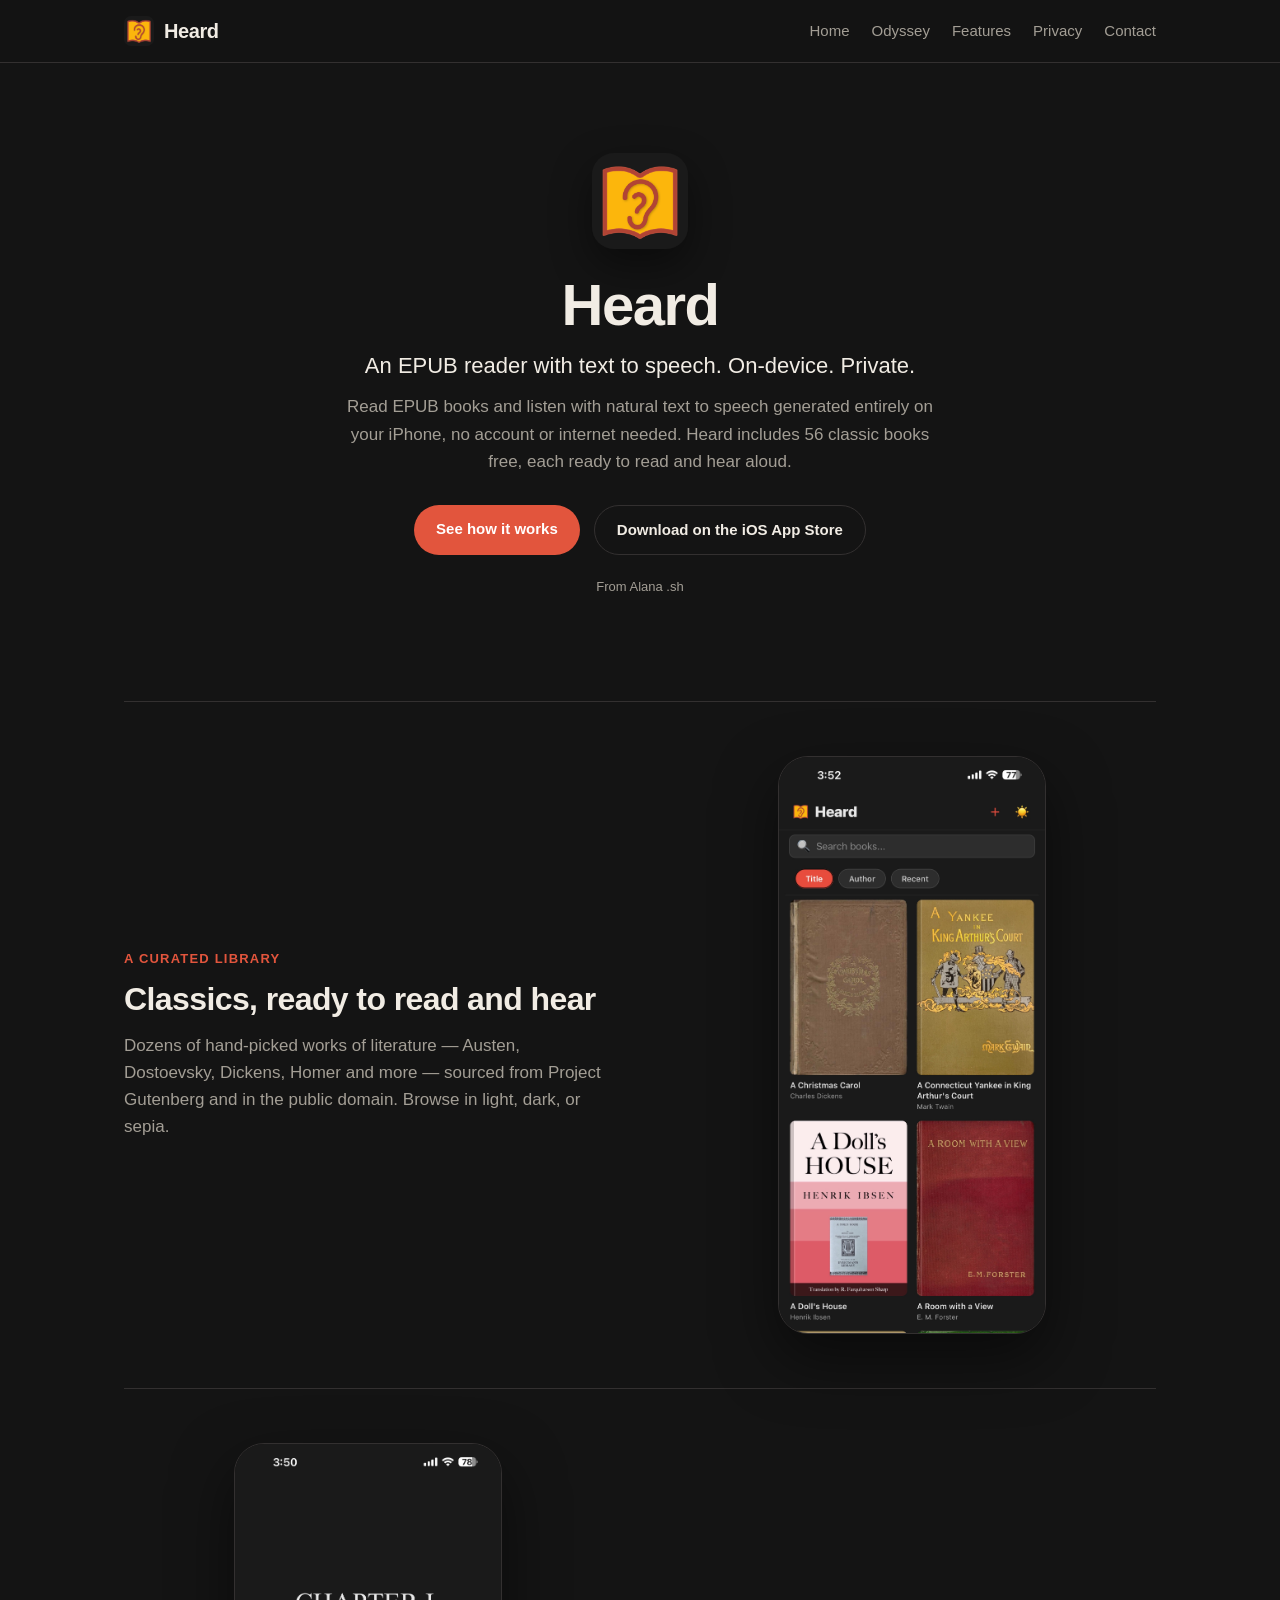
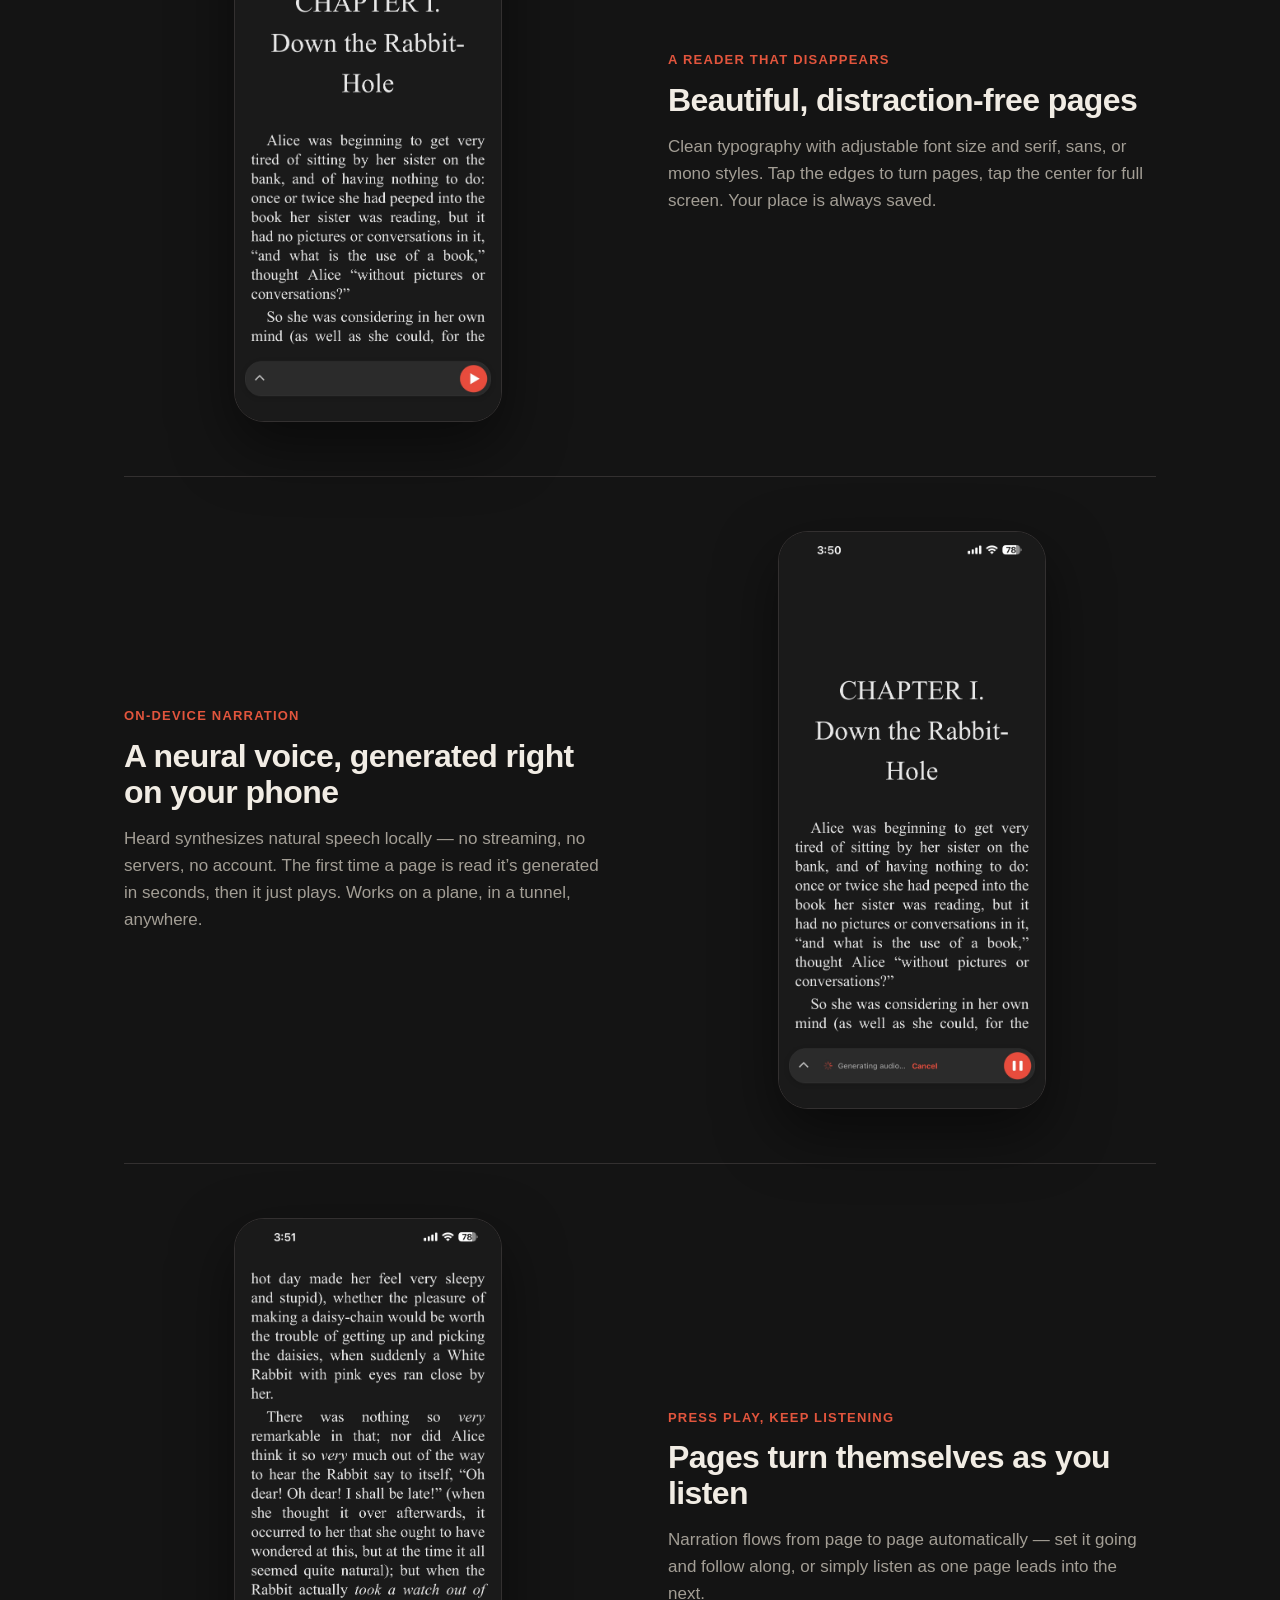
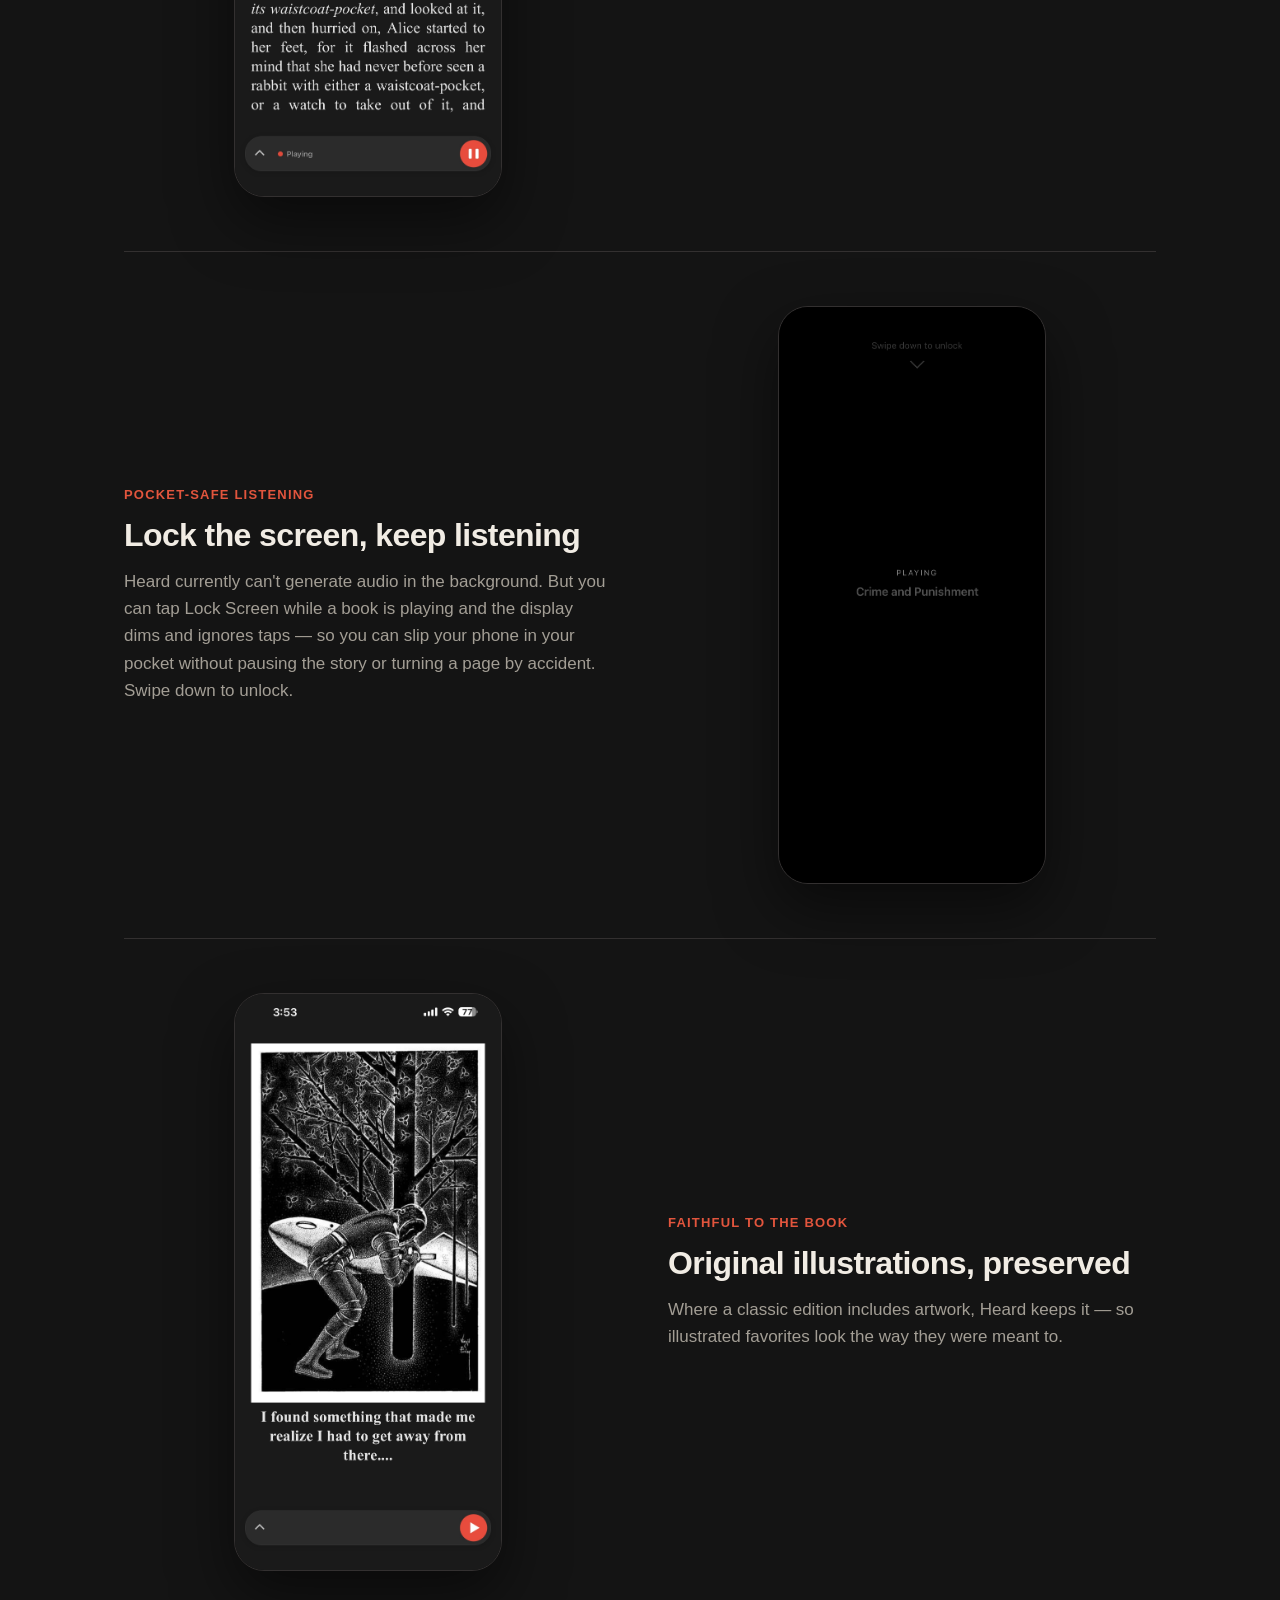
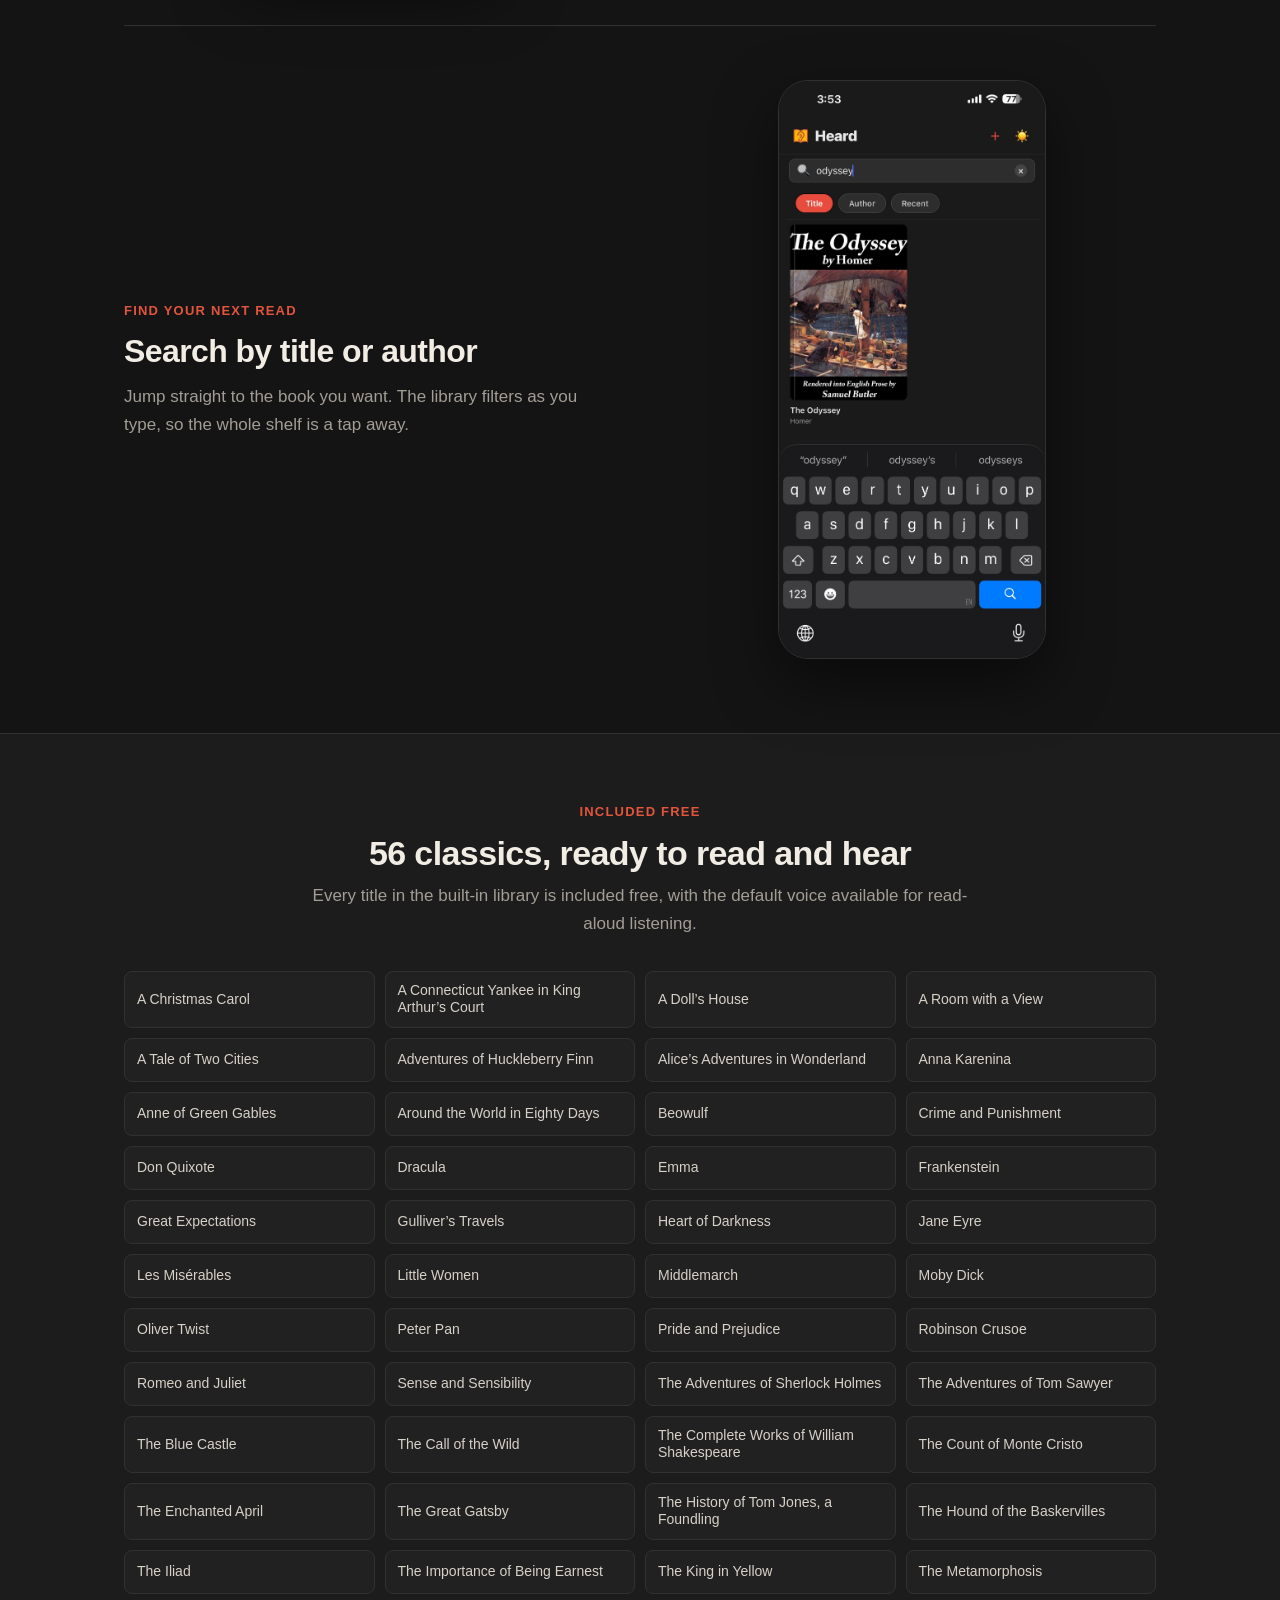
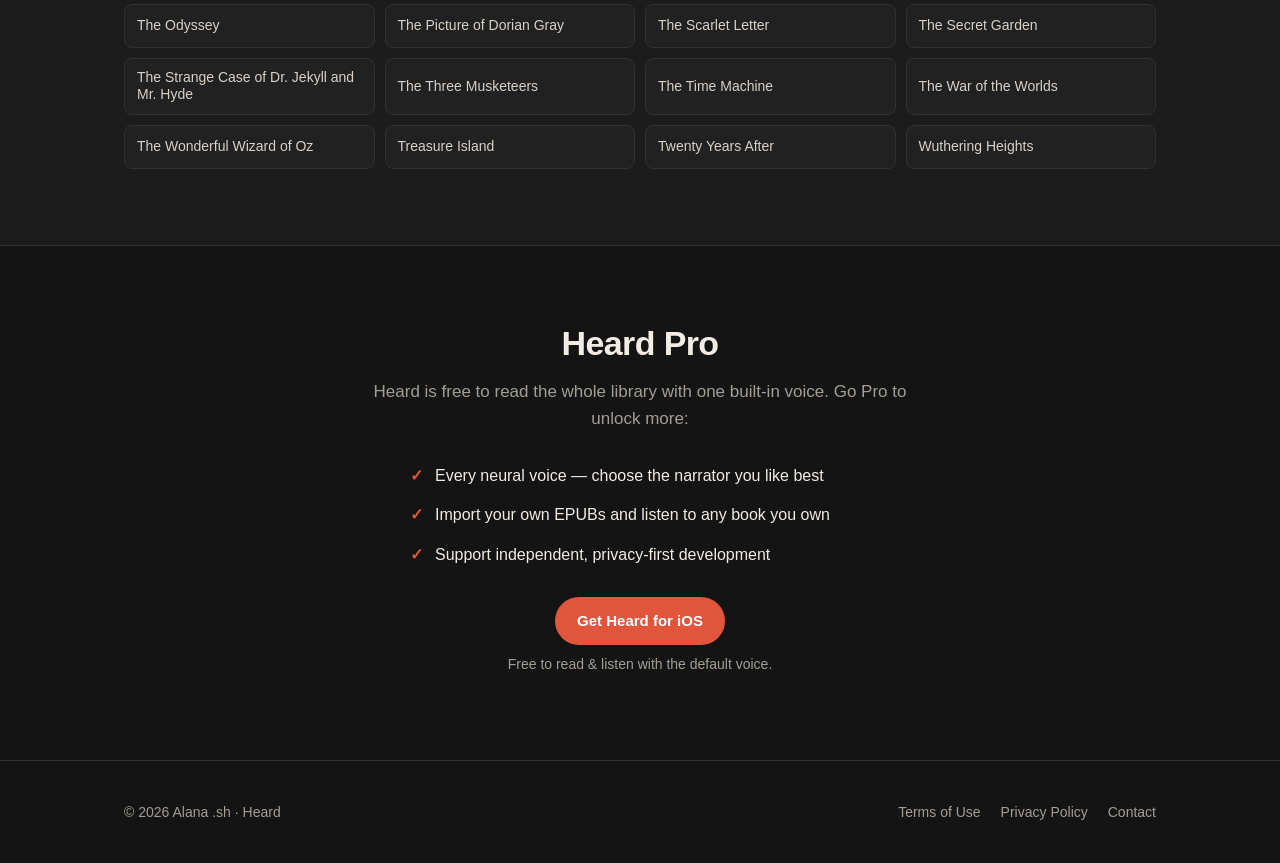
==== contact/index.html @ c7bd6b5c "github routes" ====
<!doctype html><html lang="en"><head><meta charset="utf-8"/><meta name="viewport" content="width=device-width,initial-scale=1"/><meta name="theme-color" content="#1a1a1a"/><meta name="description" content="Heard for iOS is an EPUB reader with text to speech, on-device neural narration, and a free library of public-domain classics."/><link rel="icon" href="/images/heard-icon.png"/><link rel="apple-touch-icon" href="/images/heard-icon.png"/><meta property="og:title" content="Heard"/><meta property="og:description" content="An EPUB reader with text to speech for iOS. Listen to classics and your own books with private, on-device narration."/><meta property="og:image" content="/images/heard-icon.png"/><title>Heard for iOS: EPUB reader with Text to Speech</title><script defer="defer" src="/static/js/main.05a993a2.js"></script><link href="/static/css/main.34ddd29a.css" rel="stylesheet"></head><body><noscript>You need to enable JavaScript to run this app.</noscript><div id="root"></div></body></html>
---- static/css/main.34ddd29a.css ----
:root{--bg:#141414;--bg-2:#1c1c1c;--surface:#242424;--text:#f1ece4;--muted:#a39e95;--border:#333030;--accent:#e2553d;--accent-soft:#e2553d24;--maxw:1080px;--serif:Georgia,"Times New Roman",serif;--sans:-apple-system,BlinkMacSystemFont,"Segoe UI",Roboto,Helvetica,Arial,sans-serif}*{box-sizing:border-box}body,html{-webkit-font-smoothing:antialiased;background:#141414;background:var(--bg);color:#f1ece4;color:var(--text);font-family:-apple-system,BlinkMacSystemFont,Segoe UI,Roboto,Helvetica,Arial,sans-serif;font-family:var(--sans);line-height:1.6;margin:0;padding:0}a{color:#e2553d;color:var(--accent);text-decoration:none}a:hover{text-decoration:underline}img{display:block;max-width:100%}.container{margin:0 auto;max-width:1080px;max-width:var(--maxw);padding:0 24px}.nav{-webkit-backdrop-filter:saturate(140%) blur(12px);backdrop-filter:saturate(140%) blur(12px);background:#141414d1;border-bottom:1px solid #333030;border-bottom:1px solid var(--border);position:-webkit-sticky;position:sticky;top:0;z-index:10}.nav-inner{height:62px;justify-content:space-between}.brand,.nav-inner{align-items:center;display:flex}.brand{color:#f1ece4;color:var(--text);font-size:20px;font-weight:800;gap:10px;letter-spacing:-.4px}.brand img{border-radius:7px;height:30px;width:30px}.nav-links{align-items:center;display:flex;gap:22px}.nav-links a{color:#a39e95;color:var(--muted);font-size:15px}.nav-links a:hover{color:#f1ece4;color:var(--text);text-decoration:none}.btn{background:#e2553d;background:var(--accent);border:none;border-radius:999px;color:#fff;cursor:pointer;display:inline-block;font-size:15px;font-weight:700;padding:12px 22px}.btn:hover{opacity:.92;text-decoration:none}.btn-ghost{background:#0000;border:1px solid #333030;border:1px solid var(--border);color:#f1ece4;color:var(--text)}.hero{padding:90px 0 60px;text-align:center}.hero-icon{border-radius:22px;box-shadow:0 16px 40px #00000073;height:96px;margin:0 auto 26px;width:96px}.hero h1{font-size:58px;font-weight:850;letter-spacing:-1.5px;line-height:1.02;margin:0 0 14px}.hero .tag{color:#f1ece4;color:var(--text);font-size:22px;margin:0 auto 10px;max-width:620px}.hero .sub{color:#a39e95;color:var(--muted);font-size:17px;margin:0 auto 30px;max-width:600px}.hero-cta{display:flex;flex-wrap:wrap;gap:14px;justify-content:center}.hero .byline{color:#a39e95;color:var(--muted);font-size:13px;margin-top:22px}.features{padding:30px 0 20px}.row{grid-gap:56px;align-items:center;border-top:1px solid #333030;border-top:1px solid var(--border);display:grid;gap:56px;grid-template-columns:1fr 1fr;padding:54px 0}.row.reverse .row-text{order:2}.row.reverse .row-media{order:1}.row-text h2{font-size:32px;letter-spacing:-.6px;line-height:1.12;margin:0 0 14px}.row-text p{color:#a39e95;color:var(--muted);font-size:17px;margin:0}.eyebrow{color:#e2553d;color:var(--accent);font-size:13px;font-weight:700;letter-spacing:1.2px;margin-bottom:12px;text-transform:uppercase}.row-media{display:flex;justify-content:center}.phone{background:#000;border:1px solid #333030;border:1px solid var(--border);border-radius:30px;box-shadow:0 24px 60px #00000080;max-width:78vw;width:268px}.library{background:#1c1c1c;background:var(--bg-2);border-top:1px solid #333030;border-top:1px solid var(--border);padding:68px 0 76px}.library-heading{margin:0 auto 34px;max-width:680px;text-align:center}.library-heading h2{font-size:34px;letter-spacing:-.6px;line-height:1.12;margin:0 0 10px}.library-heading p{color:#a39e95;color:var(--muted);font-size:17px;margin:0}.book-grid{grid-gap:10px;display:grid;gap:10px;grid-template-columns:repeat(4,1fr);list-style:none;margin:0;padding:0}.book-grid li{align-items:center;background:hsla(0,0%,100%,.025);border:1px solid #333030;border:1px solid var(--border);border-radius:8px;color:#d7d1c8;display:flex;font-size:14px;line-height:1.25;min-height:44px;padding:10px 12px}.pro{border-top:1px solid #333030;border-top:1px solid var(--border);margin:0;padding:70px 0;text-align:center}.pro h2{font-size:34px;letter-spacing:-.6px;margin:0 0 8px}.pro .sub{color:#a39e95;color:var(--muted);font-size:17px;margin:0 auto 30px;max-width:560px}.pro-list{grid-gap:14px;display:grid;gap:14px;list-style:none;margin:0 auto 30px;max-width:460px;padding:0;text-align:left}.pro-list li{align-items:flex-start;display:flex;font-size:16px;gap:12px}.pro-list .check{color:#e2553d;color:var(--accent);font-weight:800}.free-note{color:#a39e95;color:var(--muted);font-size:14px;margin-top:8px}.odyssey-hero{overflow:hidden;padding:76px 0 46px}.odyssey-hero-inner{grid-gap:48px;align-items:center;display:grid;gap:48px;grid-template-columns:minmax(0,.9fr) minmax(360px,1.1fr)}.odyssey-copy h1{font-size:56px;font-weight:850;letter-spacing:-1.4px;line-height:1.02;margin:0 0 16px}.odyssey-copy .tag{color:#f1ece4;color:var(--text);font-size:22px;line-height:1.36;margin:0 0 12px;max-width:560px}.odyssey-copy .sub{color:#a39e95;color:var(--muted);font-size:17px;margin:0 0 28px;max-width:580px}.odyssey-cta{justify-content:flex-start}.odyssey-hero-media{align-items:center;display:flex;justify-content:center;min-height:560px;position:relative}.odyssey-phone-main{transform:rotate(-2deg) translateX(-44px);width:300px}.odyssey-phone-side{position:absolute;right:8px;top:46px;transform:rotate(5deg);width:268px}.odyssey-band{background:#1c1c1c;background:var(--bg-2);border-bottom:1px solid #333030;border-bottom:1px solid var(--border);border-top:1px solid #333030;border-top:1px solid var(--border)}.odyssey-points{grid-gap:32px;display:grid;gap:32px;grid-template-columns:repeat(3,1fr);padding:34px 0}.odyssey-points h2{font-size:19px;letter-spacing:-.2px;line-height:1.2;margin:0 0 8px}.odyssey-points p{color:#a39e95;color:var(--muted);font-size:15px;margin:0}.odyssey-gallery{padding:68px 0 76px;text-align:center}.odyssey-section-heading h2{font-size:34px;letter-spacing:-.6px;line-height:1.12;margin:0 0 34px}.odyssey-shots{grid-gap:22px;align-items:start;display:grid;gap:22px;grid-template-columns:repeat(4,1fr);margin-bottom:34px}.odyssey-shots .phone{border-radius:26px;margin:0 auto;max-width:240px;width:100%}.odyssey-bottom-cta{display:flex;justify-content:center}.page{padding:56px 0 80px}.page .container{max-width:760px}.page h1{font-size:38px;letter-spacing:-.8px;margin:0 0 6px}.page .updated{color:#a39e95;color:var(--muted);font-size:14px;margin-bottom:30px}.page h2{font-size:22px;margin:34px 0 10px}.page li,.page p{color:#d7d1c8;font-size:16px}.page ul{padding-left:22px}.page a{text-decoration:underline}.contact-form{display:flex;flex-direction:column;gap:6px;margin-top:24px;max-width:480px}.contact-form label{color:#a39e95;color:var(--muted);font-size:13px;font-weight:700;letter-spacing:.4px;margin-top:14px;text-transform:uppercase}.contact-form input,.contact-form textarea{background:#242424;background:var(--surface);border:1px solid #333030;border:1px solid var(--border);border-radius:10px;color:#f1ece4;color:var(--text);font-family:-apple-system,BlinkMacSystemFont,Segoe UI,Roboto,Helvetica,Arial,sans-serif;font-family:var(--sans);font-size:15px;padding:11px 14px;resize:vertical}.contact-form input:focus,.contact-form textarea:focus{border-color:#e2553d;border-color:var(--accent);outline:none}.contact-form button{align-self:flex-start;margin-top:20px}.contact-form button:disabled{cursor:default;opacity:.6}.form-note{color:#a39e95;color:var(--muted);font-size:14px;margin-top:26px}.form-note-error{color:#e2553d;color:var(--accent)}.hp-field{height:1px;left:-9999px;opacity:0;overflow:hidden;position:absolute;width:1px}.footer{border-top:1px solid #333030;border-top:1px solid var(--border);color:#a39e95;color:var(--muted);font-size:14px;padding:40px 0}.footer-inner{align-items:center;display:flex;flex-wrap:wrap;gap:18px;justify-content:space-between}.footer-links{display:flex;flex-wrap:wrap;gap:20px}.footer-links a{color:#a39e95;color:var(--muted)}.footer-links a:hover{color:#f1ece4;color:var(--text)}@media (max-width:760px){.hero h1{font-size:42px}.hero .tag{font-size:19px}.odyssey-hero{padding:54px 0 26px;text-align:center}.odyssey-hero-inner{gap:26px;grid-template-columns:1fr}.odyssey-copy h1{font-size:40px}.odyssey-copy .tag{font-size:19px}.odyssey-cta{justify-content:center}.odyssey-hero-media{min-height:430px}.odyssey-phone-main{transform:rotate(-2deg) translateX(-38px);width:236px}.odyssey-phone-side{right:10px;top:36px;width:210px}.odyssey-points{gap:22px;grid-template-columns:1fr;text-align:center}.odyssey-shots{gap:16px;grid-template-columns:repeat(2,1fr)}.library{padding:54px 0 60px}.library-heading h2{font-size:30px}.book-grid{gap:8px;grid-template-columns:repeat(2,1fr)}.book-grid li{font-size:13px;min-height:42px;padding:9px 10px}.row{gap:30px;grid-template-columns:1fr;padding:44px 0;text-align:center}.row.reverse .row-text{order:2}.row.reverse .row-media{order:1}.row-text{order:2}.row-media{order:1}.pro-list{text-align:left}.nav-links{gap:16px}}@media (max-width:520px){.nav-inner{gap:16px}.brand{flex:0 0 auto}.nav-links{gap:14px;overflow-x:auto;scrollbar-width:none}.nav-links::-webkit-scrollbar{display:none}.nav-links a{flex:0 0 auto;font-size:14px}.book-grid{grid-template-columns:1fr}}
/*# sourceMappingURL=main.34ddd29a.css.map*/
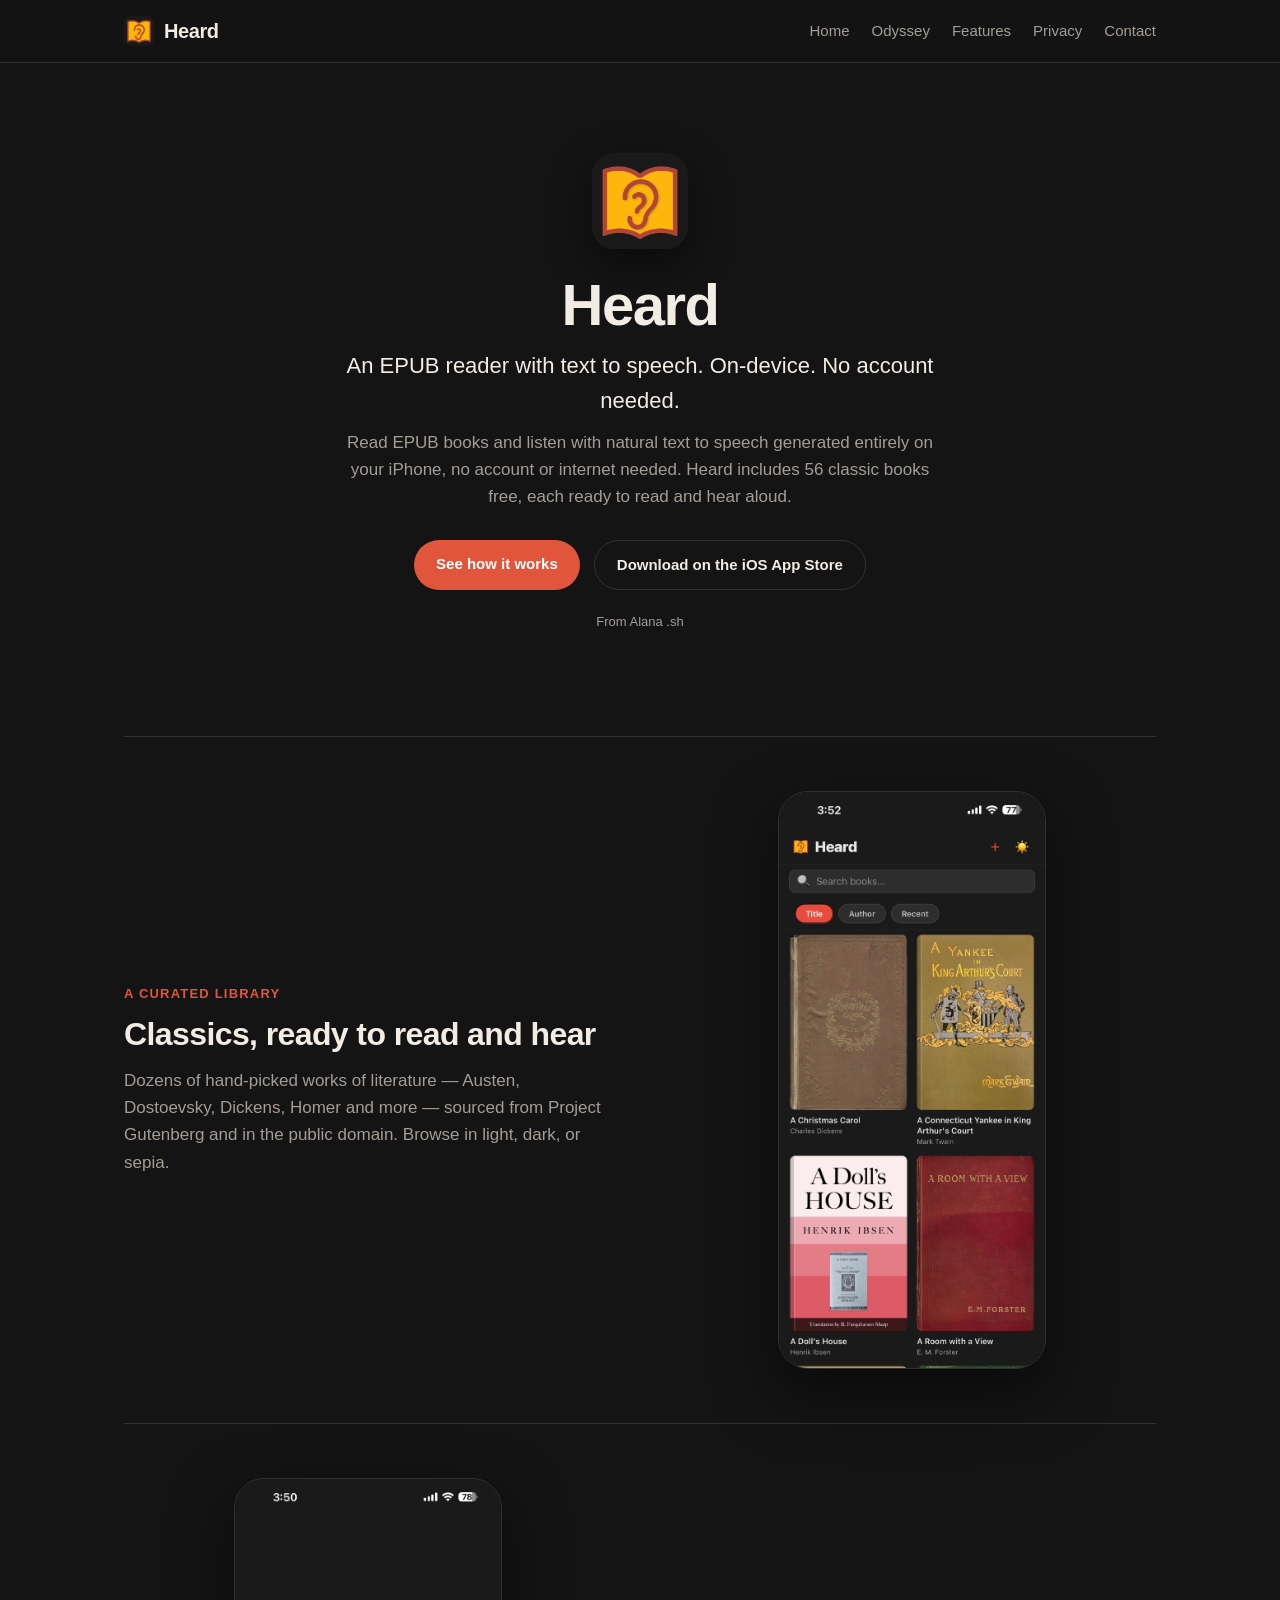
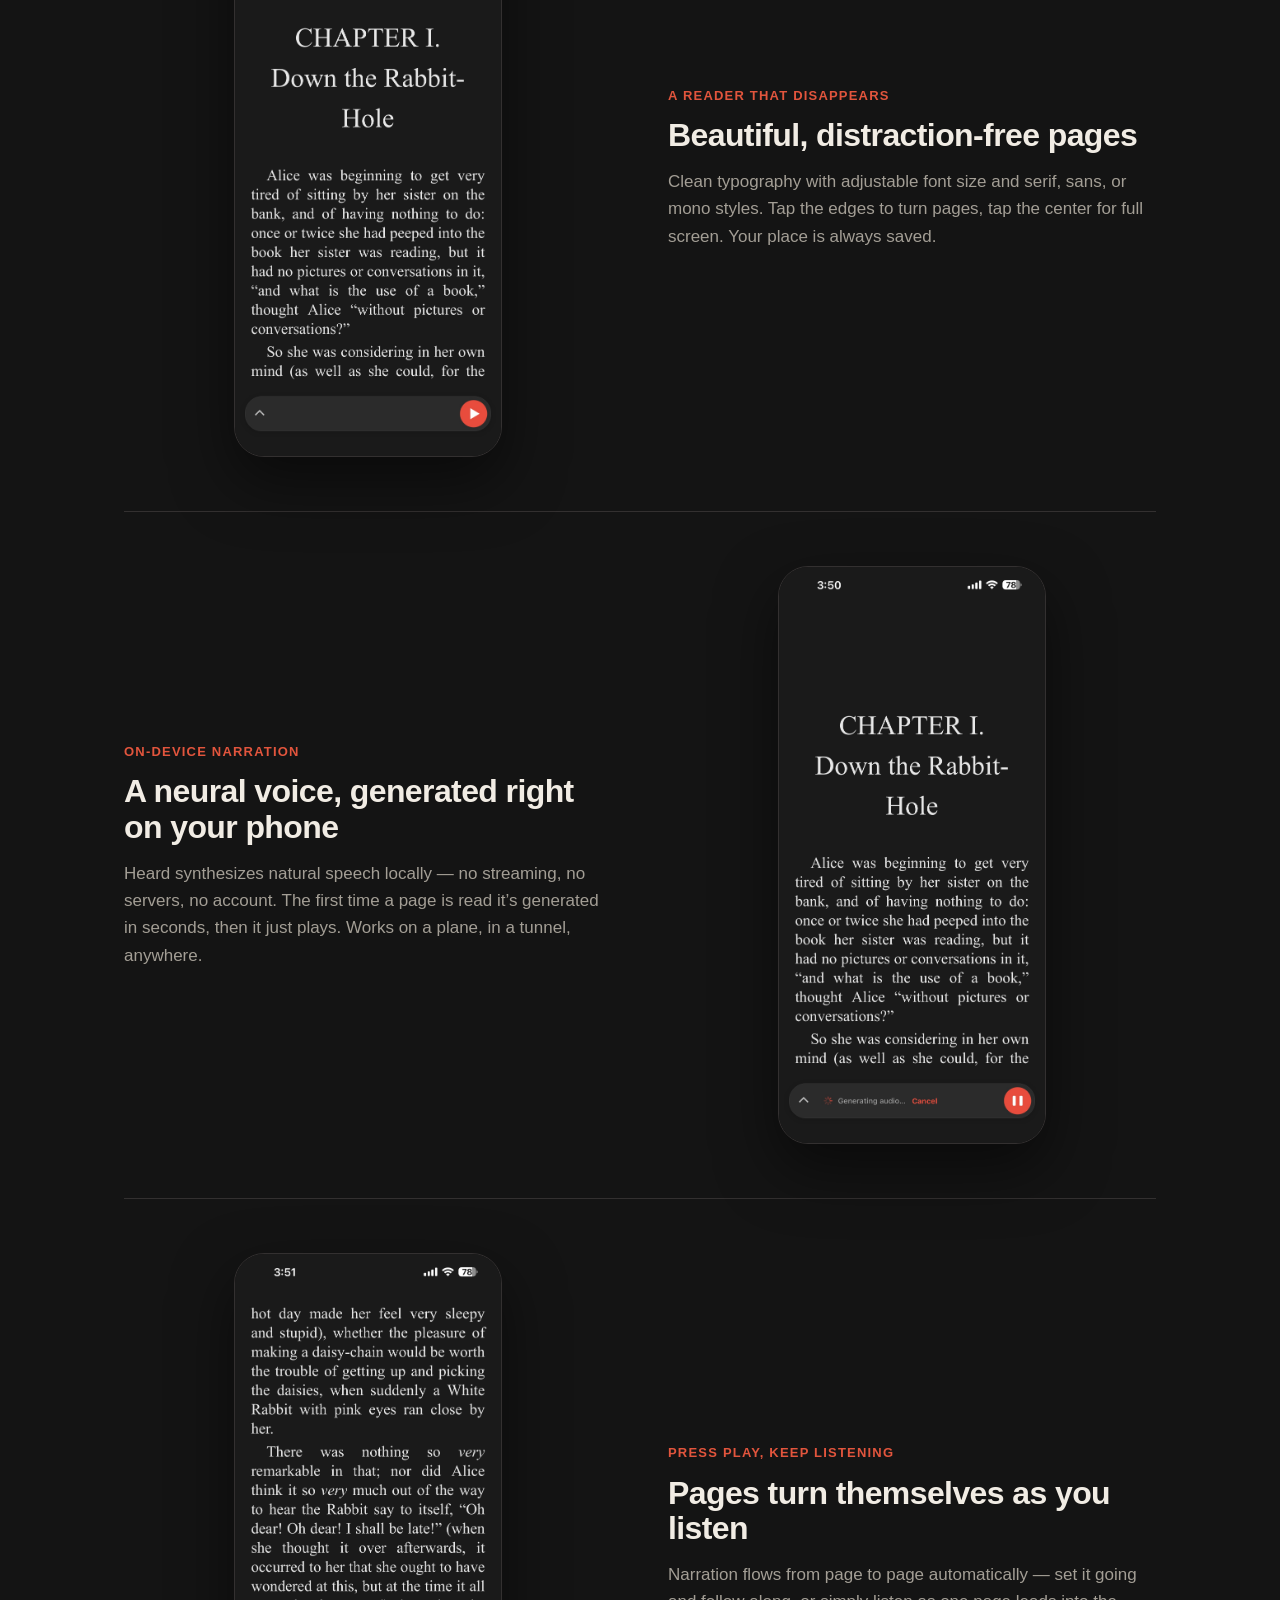
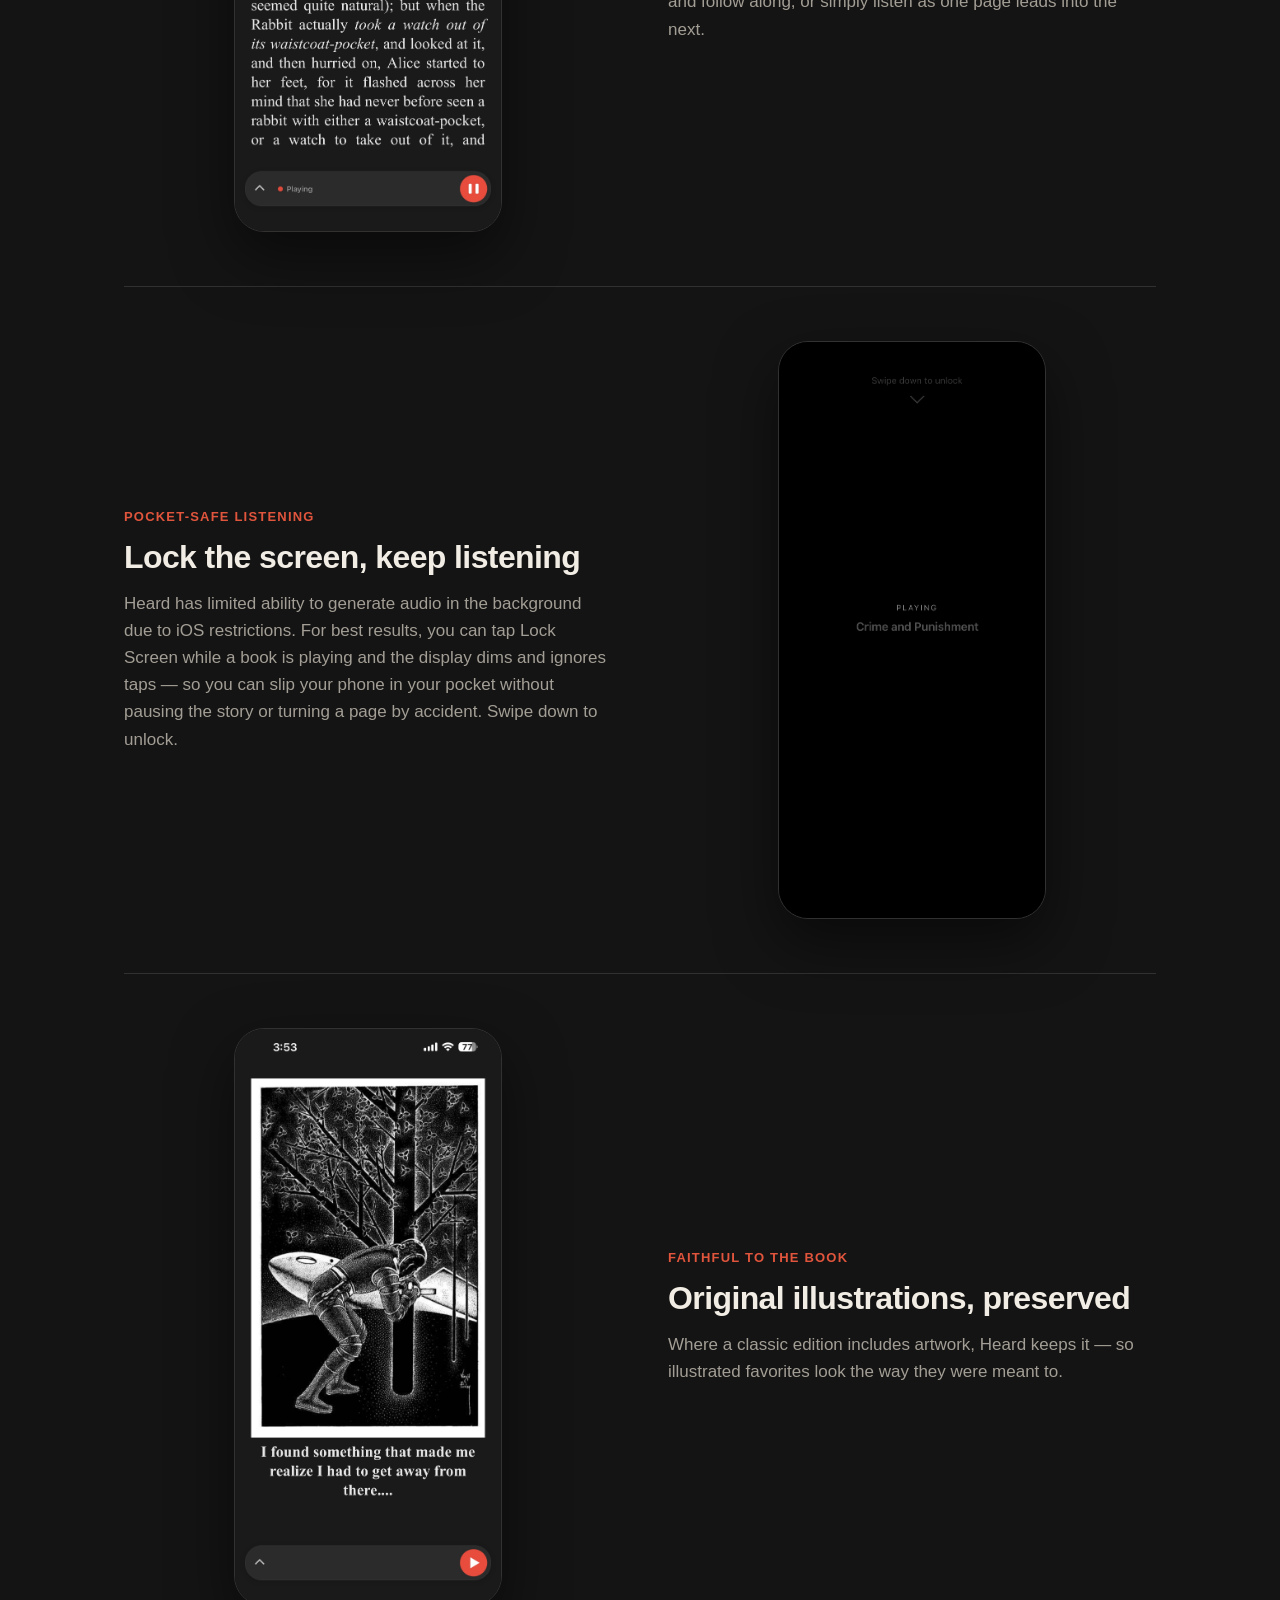
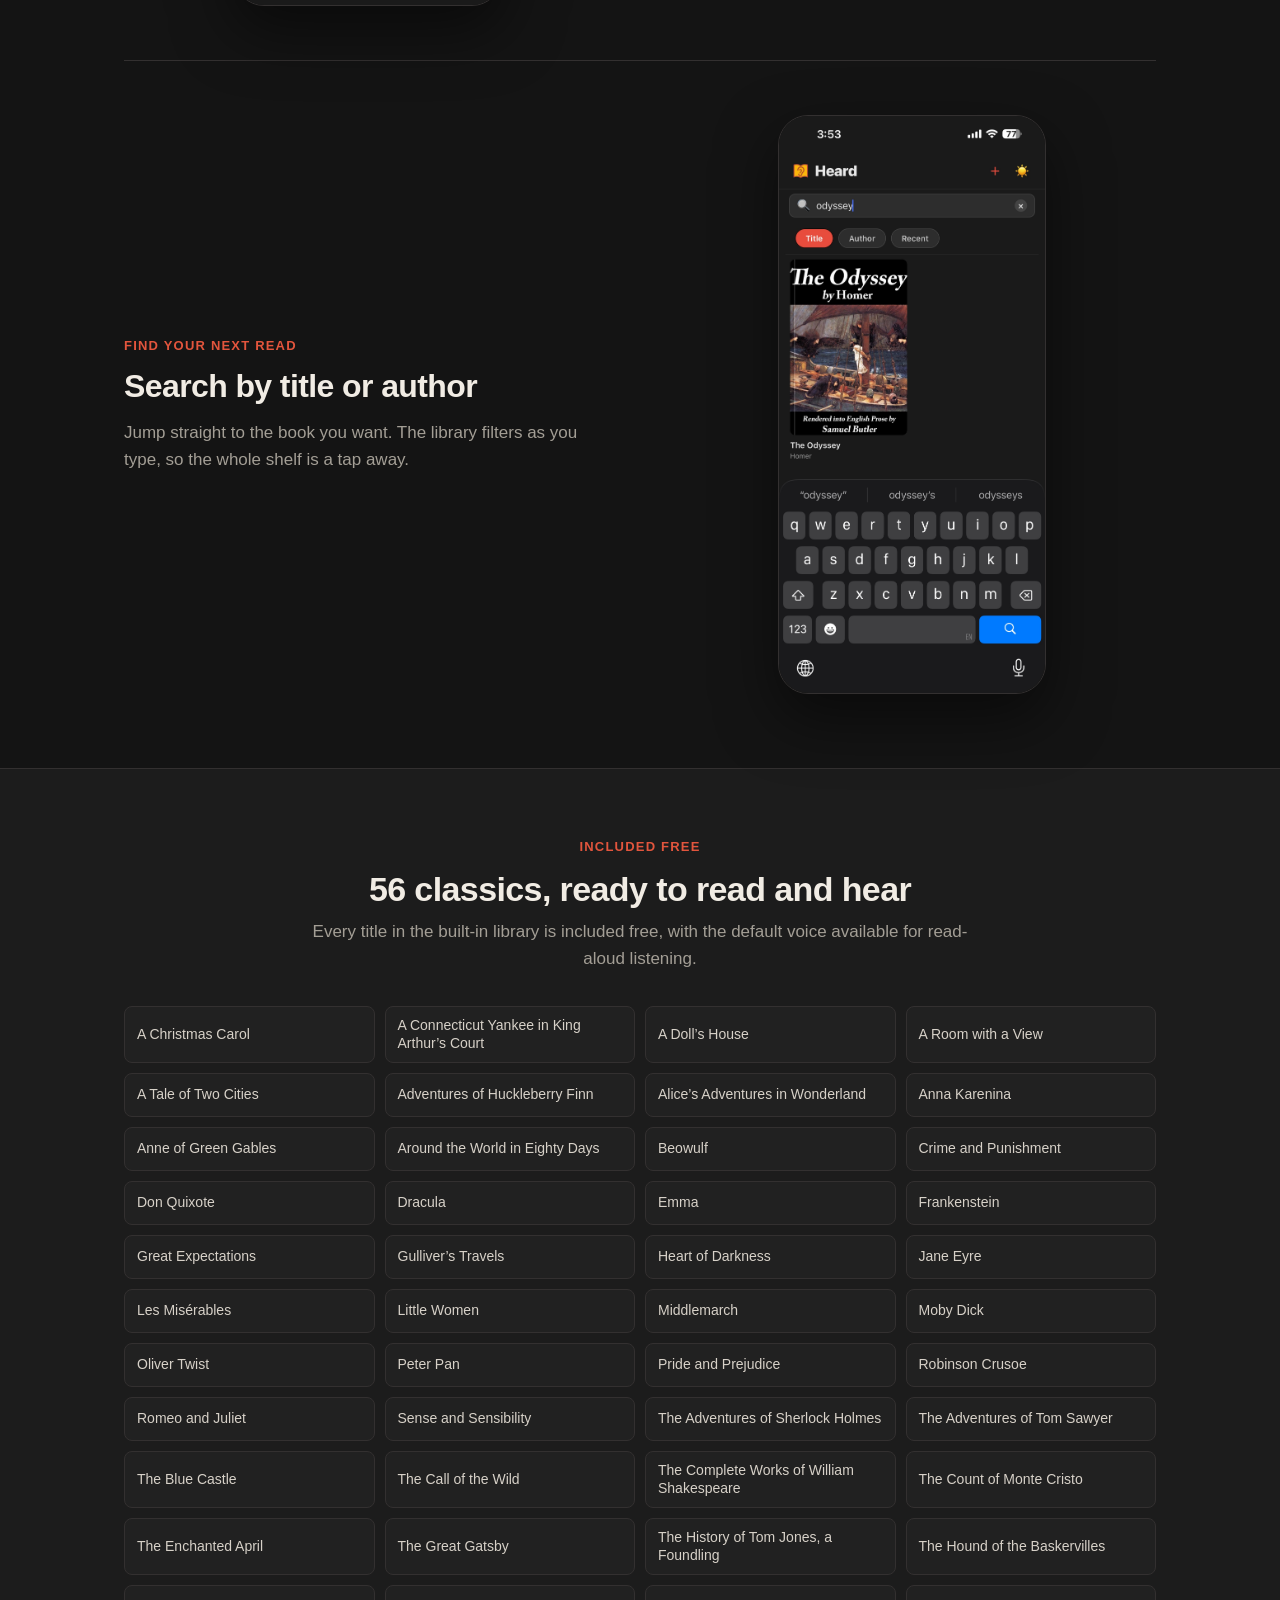
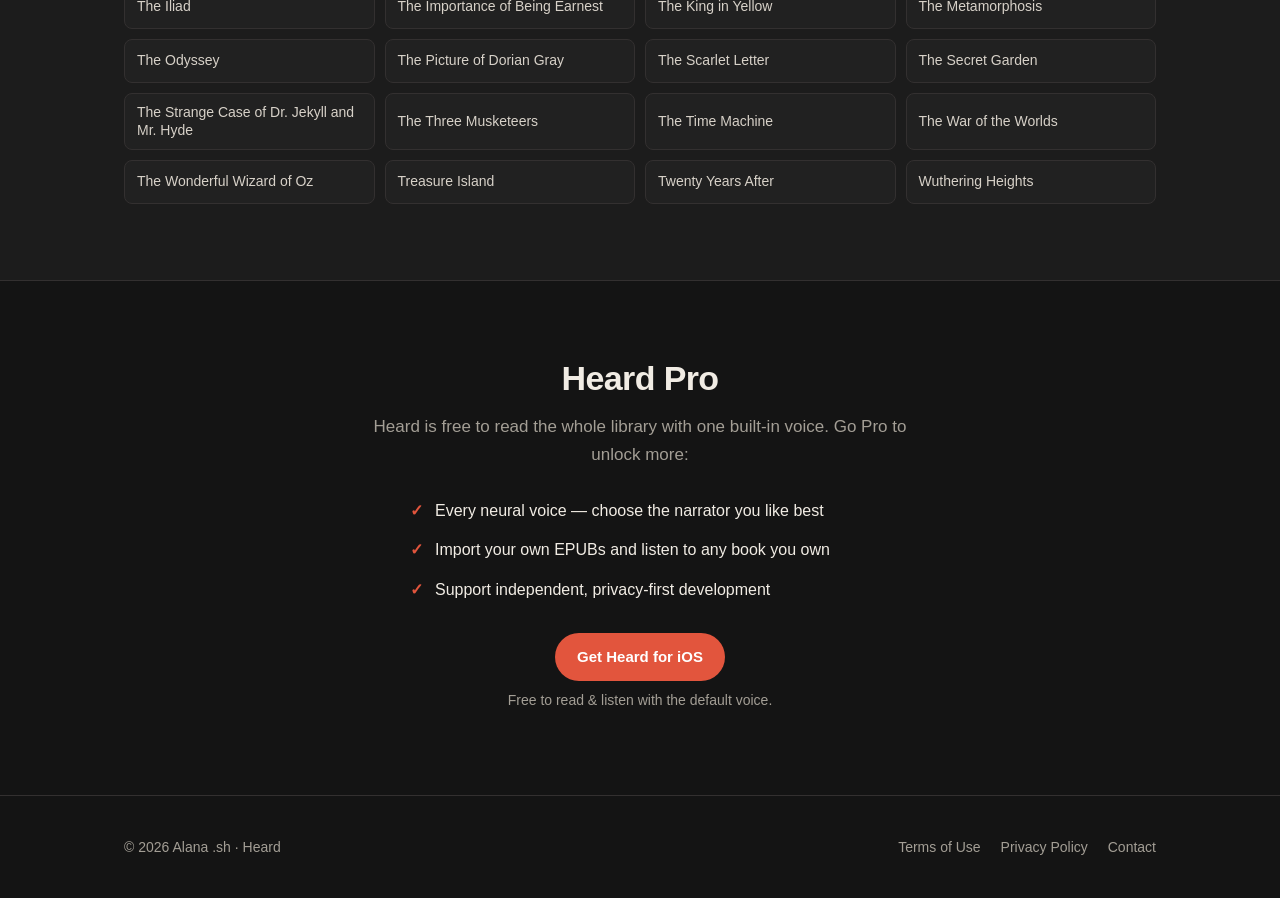
==== commit 83aedb7f: "updated privacy policy" ====
--- a/contact/index.html
+++ b/contact/index.html
@@ -1 +1 @@
-<!doctype html><html lang="en"><head><meta charset="utf-8"/><meta name="viewport" content="width=device-width,initial-scale=1"/><meta name="theme-color" content="#1a1a1a"/><meta name="description" content="Heard for iOS is an EPUB reader with text to speech, on-device neural narration, and a free library of public-domain classics."/><link rel="icon" href="/images/heard-icon.png"/><link rel="apple-touch-icon" href="/images/heard-icon.png"/><meta property="og:title" content="Heard"/><meta property="og:description" content="An EPUB reader with text to speech for iOS. Listen to classics and your own books with private, on-device narration."/><meta property="og:image" content="/images/heard-icon.png"/><title>Heard for iOS: EPUB reader with Text to Speech</title><script defer="defer" src="/static/js/main.05a993a2.js"></script><link href="/static/css/main.34ddd29a.css" rel="stylesheet"></head><body><noscript>You need to enable JavaScript to run this app.</noscript><div id="root"></div></body></html>+<!doctype html><html lang="en"><head><meta charset="utf-8"/><meta name="viewport" content="width=device-width,initial-scale=1"/><meta name="theme-color" content="#1a1a1a"/><meta name="description" content="Heard for iOS is an EPUB reader with text to speech, on-device neural narration, and a free library of public-domain classics."/><link rel="icon" href="/images/heard-icon.png"/><link rel="apple-touch-icon" href="/images/heard-icon.png"/><meta property="og:title" content="Heard"/><meta property="og:description" content="An EPUB reader with text to speech for iOS. Listen to classics and your own books with private, on-device narration."/><meta property="og:image" content="/images/heard-icon.png"/><script async src="https://www.googletagmanager.com/gtag/js?id=AW-11046037537"></script><script>function gtag(){dataLayer.push(arguments)}window.dataLayer=window.dataLayer||[],gtag("js",new Date),gtag("config","AW-11046037537")</script><title>Heard for iOS: EPUB reader with Text to Speech</title><script defer="defer" src="/static/js/main.49d53f03.js"></script><link href="/static/css/main.34ddd29a.css" rel="stylesheet"></head><body><noscript>You need to enable JavaScript to run this app.</noscript><div id="root"></div></body></html>
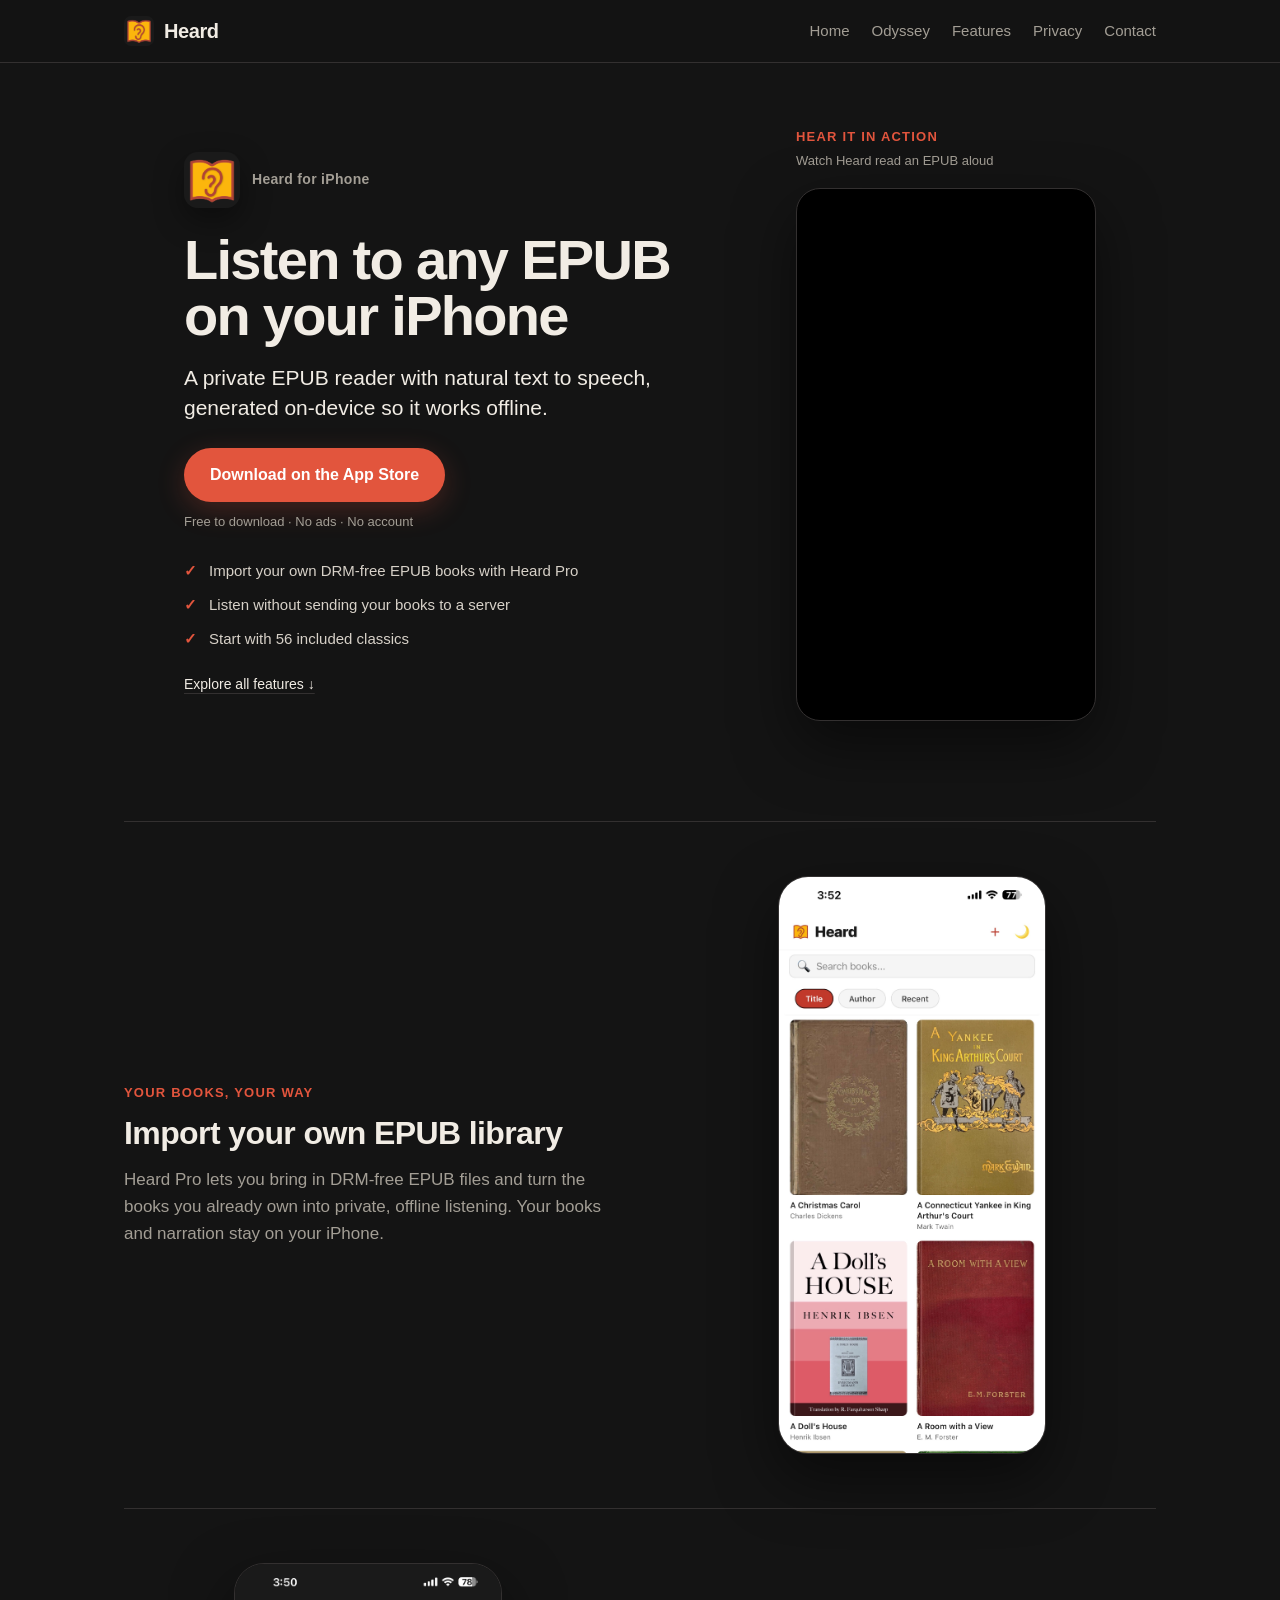
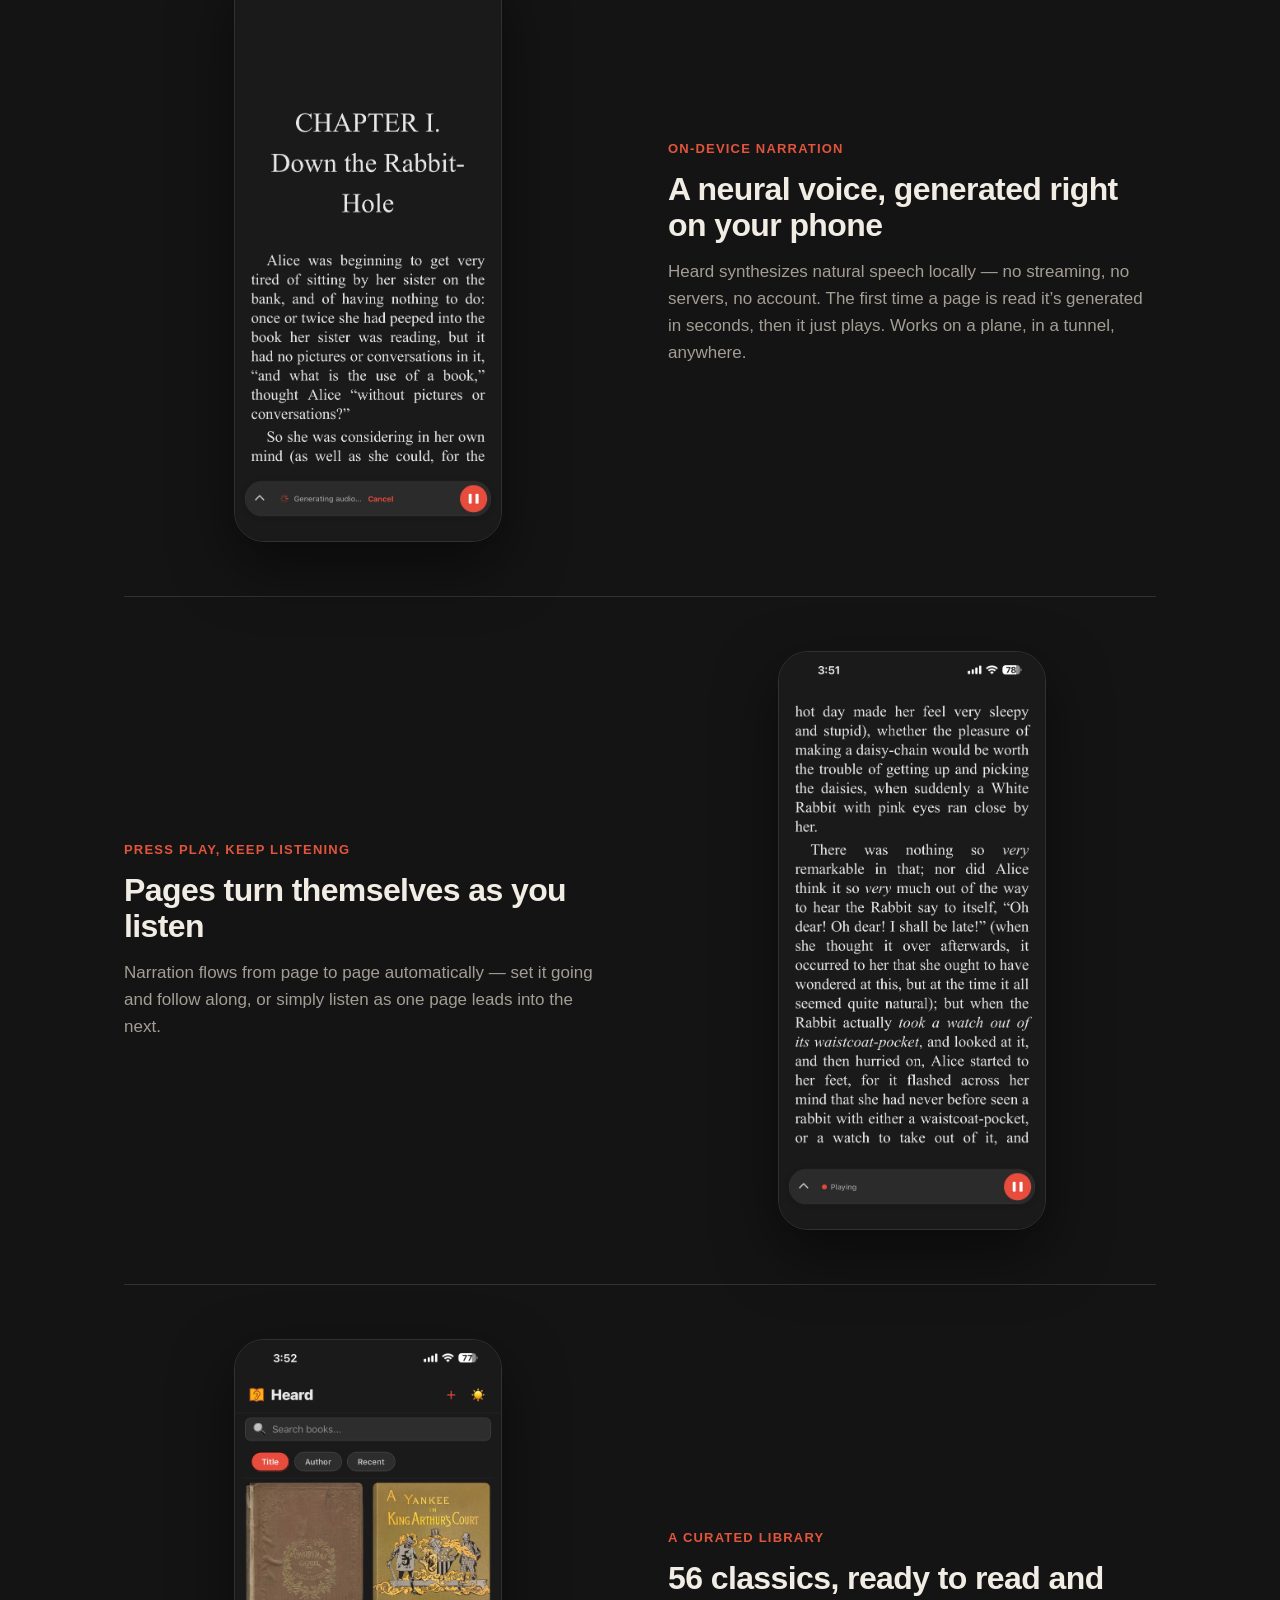
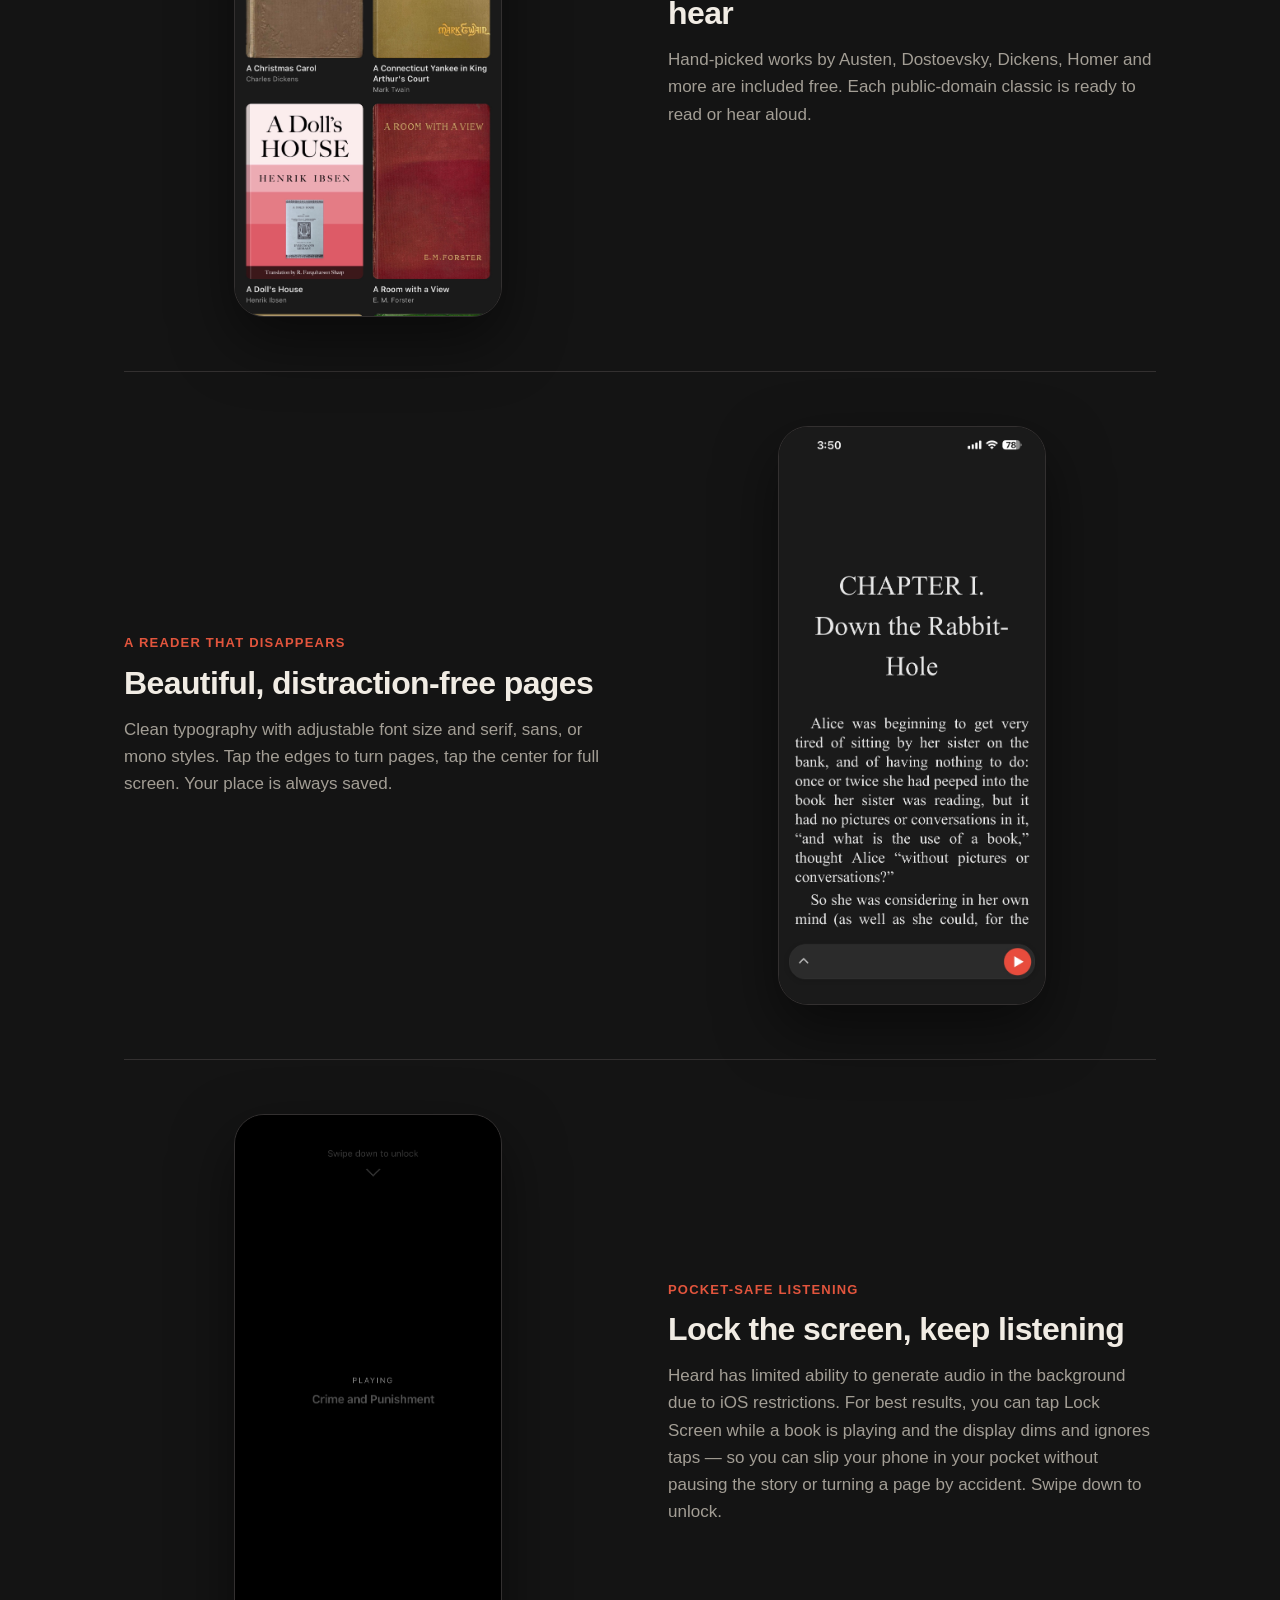
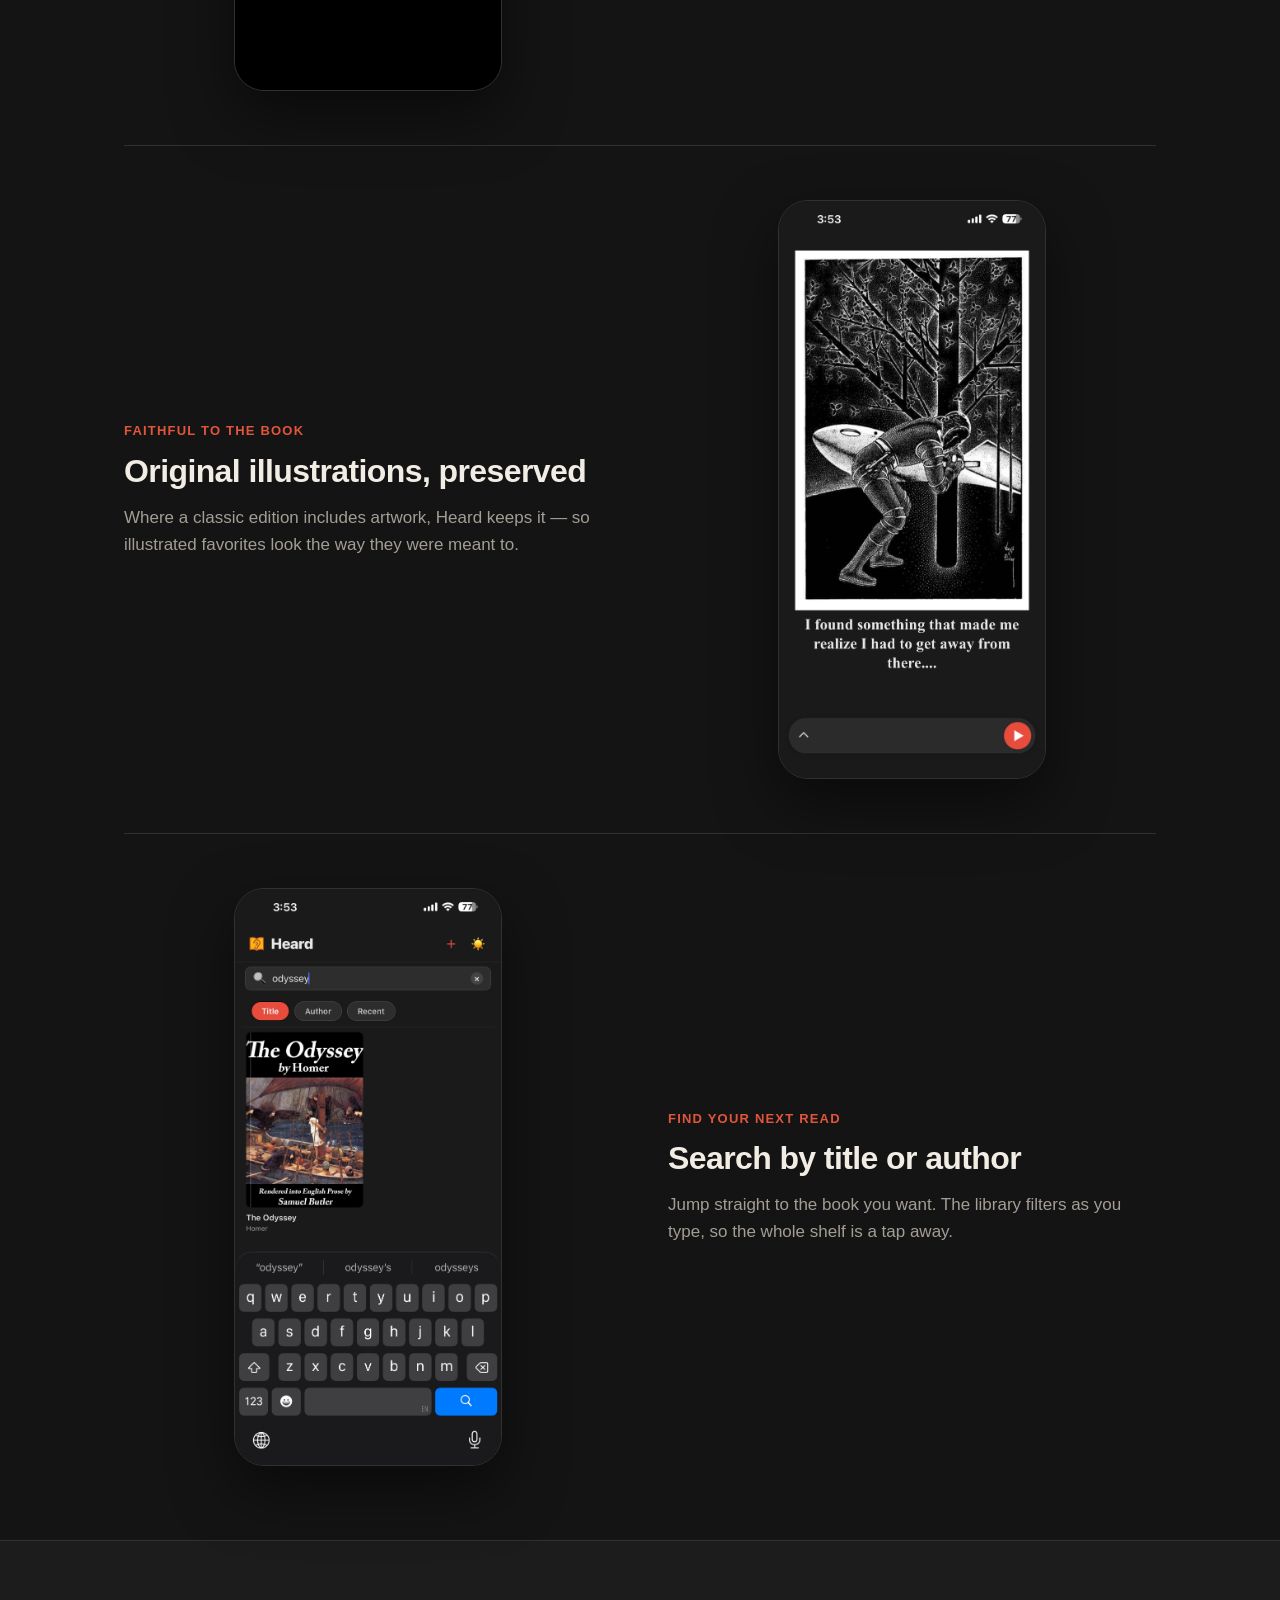
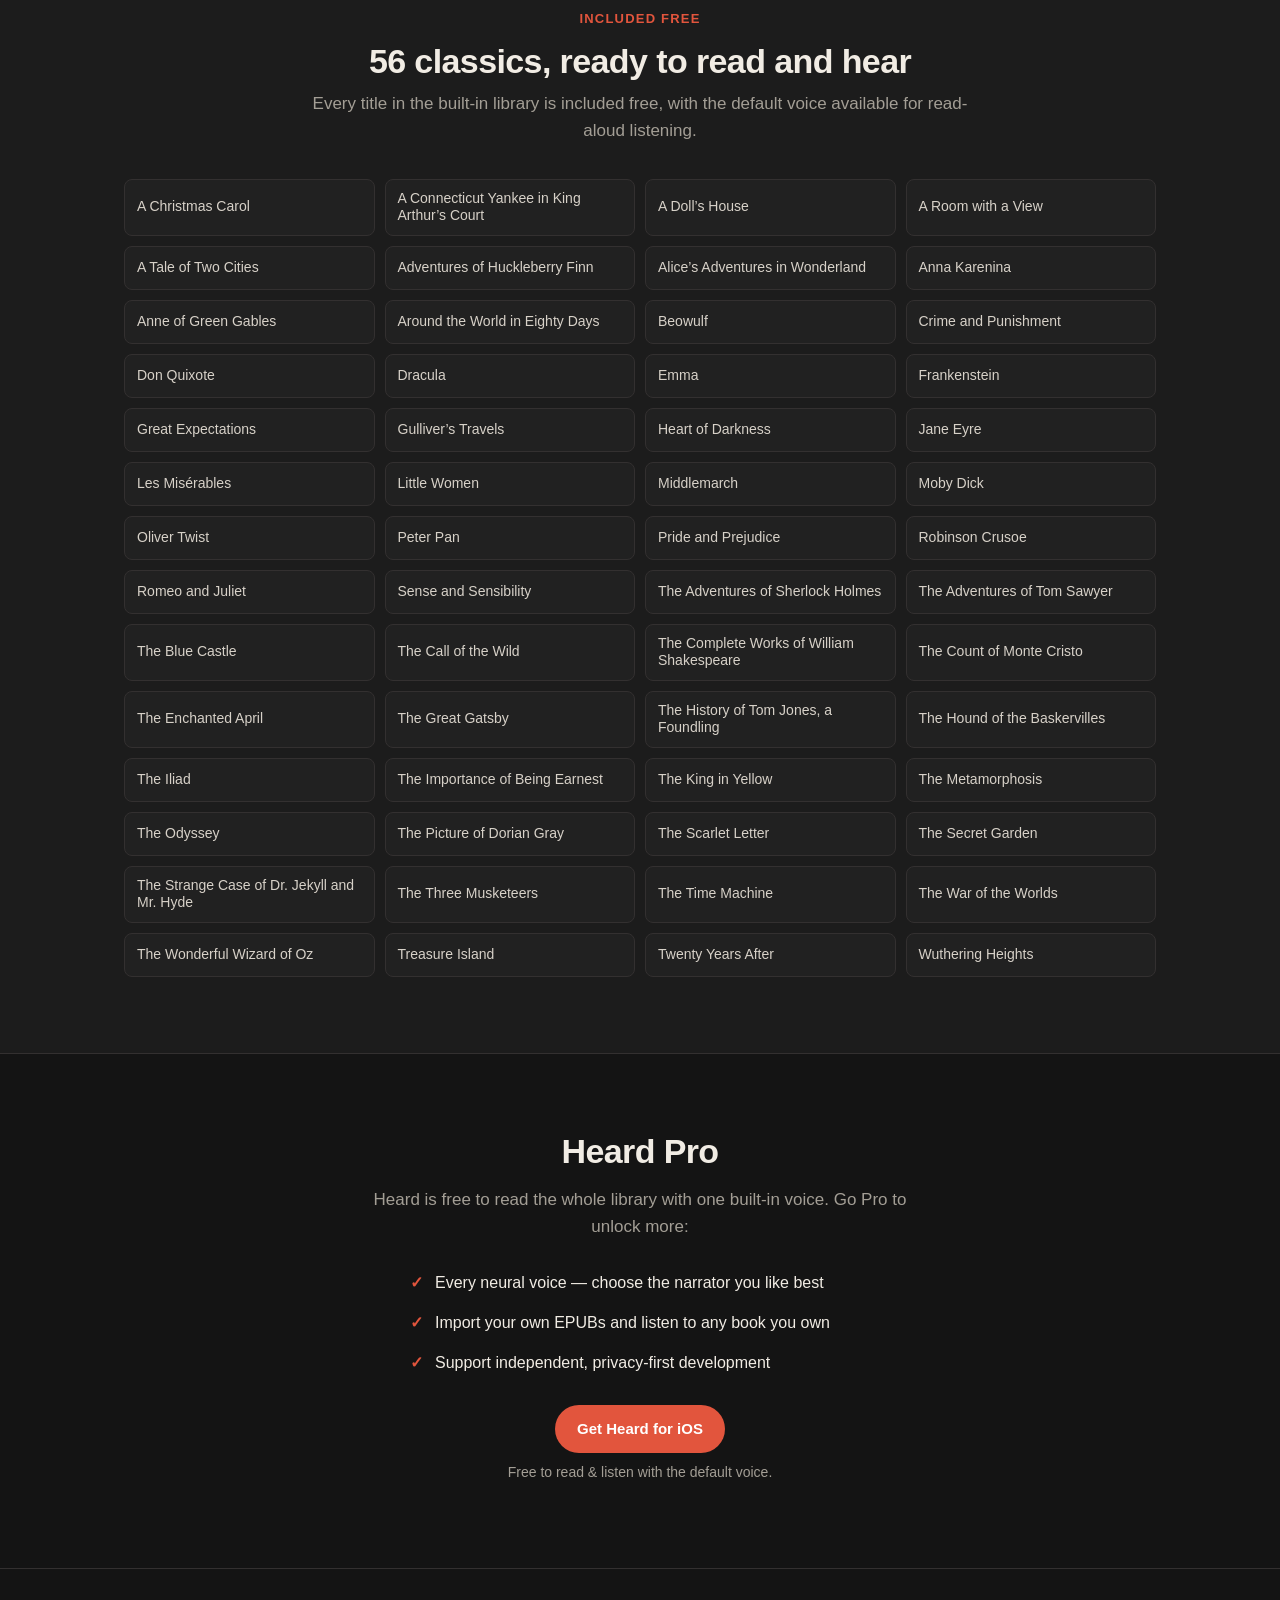
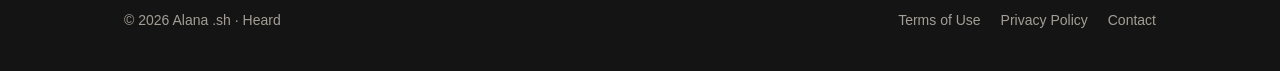
==== commit 626ed856: "demo video" ====
--- a/contact/index.html
+++ b/contact/index.html
@@ -1 +1,15 @@
-<!doctype html><html lang="en"><head><meta charset="utf-8"/><meta name="viewport" content="width=device-width,initial-scale=1"/><meta name="theme-color" content="#1a1a1a"/><meta name="description" content="Heard for iOS is an EPUB reader with text to speech, on-device neural narration, and a free library of public-domain classics."/><link rel="icon" href="/images/heard-icon.png"/><link rel="apple-touch-icon" href="/images/heard-icon.png"/><meta property="og:title" content="Heard"/><meta property="og:description" content="An EPUB reader with text to speech for iOS. Listen to classics and your own books with private, on-device narration."/><meta property="og:image" content="/images/heard-icon.png"/><script async src="https://www.googletagmanager.com/gtag/js?id=AW-11046037537"></script><script>function gtag(){dataLayer.push(arguments)}window.dataLayer=window.dataLayer||[],gtag("js",new Date),gtag("config","AW-11046037537")</script><title>Heard for iOS: EPUB reader with Text to Speech</title><script defer="defer" src="/static/js/main.49d53f03.js"></script><link href="/static/css/main.34ddd29a.css" rel="stylesheet"></head><body><noscript>You need to enable JavaScript to run this app.</noscript><div id="root"></div></body></html>+<!doctype html><html lang="en"><head><meta charset="utf-8"/><meta name="viewport" content="width=device-width,initial-scale=1"/><meta name="theme-color" content="#1a1a1a"/><meta name="description" content="Heard is an offline iOS EPUB reader with natural text-to-speech. Listen to your own EPUB books or 56 included classics on iPhone—no ads or accounts."/><link rel="canonical" href="https://heard.quest/"/><link rel="icon" href="/images/heard-icon.png"/><link rel="apple-touch-icon" href="/images/heard-icon.png"/><meta property="og:type" content="website"/><meta property="og:url" content="https://heard.quest/"/><meta property="og:title" content="Heard: Offline EPUB Text-to-Speech Reader for iPhone"/><meta property="og:description" content="Listen to your own EPUB books on iPhone with private, natural text-to-speech that works offline."/><meta property="og:image" content="/images/heard-icon.png"/><meta name="twitter:card" content="summary"/><meta name="twitter:title" content="Heard: Offline EPUB Text-to-Speech Reader for iPhone"/><meta name="twitter:description" content="Listen to your own EPUB books on iPhone with private, natural text-to-speech that works offline."/><script async src="https://www.googletagmanager.com/gtag/js?id=AW-11046037537"></script><script>function gtag(){dataLayer.push(arguments)}window.dataLayer=window.dataLayer||[],gtag("js",new Date),gtag("config","AW-11046037537")</script><script type="application/ld+json">{
+        "@context": "https://schema.org",
+        "@type": "MobileApplication",
+        "name": "Heard",
+        "operatingSystem": "iOS",
+        "applicationCategory": "BookApplication",
+        "description": "An offline iOS EPUB reader with natural on-device text-to-speech for your own EPUB books and 56 included classics.",
+        "url": "https://heard.quest/",
+        "downloadUrl": "https://apps.apple.com/us/app/heard-epub-text-to-speech/id6785654562",
+        "offers": {
+          "@type": "Offer",
+          "price": "0",
+          "priceCurrency": "USD"
+        }
+      }</script><title>Heard: Offline EPUB Text-to-Speech Reader for iPhone</title><script defer="defer" src="/static/js/main.25bee0f3.js"></script><link href="/static/css/main.d25718bc.css" rel="stylesheet"></head><body><noscript>You need to enable JavaScript to run this app.</noscript><div id="root"></div></body></html>
--- a/static/css/main.d25718bc.css
+++ b/static/css/main.d25718bc.css
@@ -0,0 +1,2 @@
+:root{--bg:#141414;--bg-2:#1c1c1c;--surface:#242424;--text:#f1ece4;--muted:#a39e95;--border:#333030;--accent:#e2553d;--accent-soft:#e2553d24;--maxw:1080px;--serif:Georgia,"Times New Roman",serif;--sans:-apple-system,BlinkMacSystemFont,"Segoe UI",Roboto,Helvetica,Arial,sans-serif}*{box-sizing:border-box}body,html{-webkit-font-smoothing:antialiased;background:#141414;background:var(--bg);color:#f1ece4;color:var(--text);font-family:-apple-system,BlinkMacSystemFont,Segoe UI,Roboto,Helvetica,Arial,sans-serif;font-family:var(--sans);line-height:1.6;margin:0;padding:0}a{color:#e2553d;color:var(--accent);text-decoration:none}a:hover{text-decoration:underline}img{display:block;max-width:100%}.container{margin:0 auto;max-width:1080px;max-width:var(--maxw);padding:0 24px}.nav{-webkit-backdrop-filter:saturate(140%) blur(12px);backdrop-filter:saturate(140%) blur(12px);background:#141414d1;border-bottom:1px solid #333030;border-bottom:1px solid var(--border);position:-webkit-sticky;position:sticky;top:0;z-index:10}.nav-inner{height:62px;justify-content:space-between}.brand,.nav-inner{align-items:center;display:flex}.brand{color:#f1ece4;color:var(--text);font-size:20px;font-weight:800;gap:10px;letter-spacing:-.4px}.brand img{border-radius:7px;height:30px;width:30px}.nav-links{align-items:center;display:flex;gap:22px}.nav-links a{color:#a39e95;color:var(--muted);font-size:15px}.nav-links a:hover{color:#f1ece4;color:var(--text);text-decoration:none}.btn{background:#e2553d;background:var(--accent);border:none;border-radius:999px;color:#fff;cursor:pointer;display:inline-block;font-size:15px;font-weight:700;padding:12px 22px}.btn:hover{opacity:.92;text-decoration:none}.btn-ghost{background:#0000;border:1px solid #333030;border:1px solid var(--border);color:#f1ece4;color:var(--text)}.hero{padding:64px 0 70px}.hero-inner{grid-gap:76px;align-items:center;display:grid;gap:76px;grid-template-columns:minmax(0,1fr) 300px;max-width:960px}.hero-copy{text-align:left}.hero-brand{align-items:center;color:#a39e95;color:var(--muted);display:flex;font-size:14px;font-weight:750;gap:12px;letter-spacing:.3px;margin-bottom:24px}.hero-icon{border-radius:14px;box-shadow:0 12px 30px #0006;height:56px;width:56px}.hero h1{font-size:56px;font-weight:850;letter-spacing:-1.7px;line-height:1.01;margin:0 0 18px;max-width:610px}.hero .tag{color:#f1ece4;color:var(--text);font-size:21px;line-height:1.42;margin:0 0 26px;max-width:610px}.hero .btn{box-shadow:0 8px 28px #e2553d3d;font-size:16px;padding:14px 26px}.hero-note{color:#a39e95;color:var(--muted);font-size:13px;margin:10px 0 26px}.hero-points{grid-gap:10px;color:#d7d1c8;display:grid;gap:10px;list-style:none;margin:0 0 20px;padding:0}.hero-points li{font-size:15px;padding-left:25px;position:relative}.hero-points li:before{color:#e2553d;color:var(--accent);content:"✓";font-weight:850;left:0;position:absolute}.hero-link{color:#f1ece4;color:var(--text);font-size:14px;text-decoration:underline;-webkit-text-decoration-color:#333030;text-decoration-color:#333030;-webkit-text-decoration-color:var(--border);text-decoration-color:var(--border);text-underline-offset:4px}.hero-link:hover{-webkit-text-decoration-color:#e2553d;text-decoration-color:#e2553d;-webkit-text-decoration-color:var(--accent);text-decoration-color:var(--accent)}.hero-demo{grid-gap:16px;display:grid;gap:16px;justify-items:center}.demo-heading{grid-gap:3px;display:grid;gap:3px;width:100%}.demo-heading .eyebrow{margin:0}.demo-heading span:last-child{color:#a39e95;color:var(--muted);font-size:13px}.video-frame{aspect-ratio:9/16;background:#000;border:1px solid #333030;border:1px solid var(--border);border-radius:24px;box-shadow:0 24px 60px #00000080;overflow:hidden;position:relative;width:100%}.video-frame iframe{border:0;height:100%;inset:0;position:absolute;width:100%}.features{padding:30px 0 20px}.row{grid-gap:56px;align-items:center;border-top:1px solid #333030;border-top:1px solid var(--border);display:grid;gap:56px;grid-template-columns:1fr 1fr;padding:54px 0}.row.reverse .row-text{order:2}.row.reverse .row-media{order:1}.row-text h2{font-size:32px;letter-spacing:-.6px;line-height:1.12;margin:0 0 14px}.row-text p{color:#a39e95;color:var(--muted);font-size:17px;margin:0}.eyebrow{color:#e2553d;color:var(--accent);font-size:13px;font-weight:700;letter-spacing:1.2px;margin-bottom:12px;text-transform:uppercase}.row-media{display:flex;justify-content:center}.phone{background:#000;border:1px solid #333030;border:1px solid var(--border);border-radius:30px;box-shadow:0 24px 60px #00000080;max-width:78vw;width:268px}.library{background:#1c1c1c;background:var(--bg-2);border-top:1px solid #333030;border-top:1px solid var(--border);padding:68px 0 76px}.library-heading{margin:0 auto 34px;max-width:680px;text-align:center}.library-heading h2{font-size:34px;letter-spacing:-.6px;line-height:1.12;margin:0 0 10px}.library-heading p{color:#a39e95;color:var(--muted);font-size:17px;margin:0}.book-grid{grid-gap:10px;display:grid;gap:10px;grid-template-columns:repeat(4,1fr);list-style:none;margin:0;padding:0}.book-grid li{align-items:center;background:hsla(0,0%,100%,.025);border:1px solid #333030;border:1px solid var(--border);border-radius:8px;color:#d7d1c8;display:flex;font-size:14px;line-height:1.25;min-height:44px;padding:10px 12px}.pro{border-top:1px solid #333030;border-top:1px solid var(--border);margin:0;padding:70px 0;text-align:center}.pro h2{font-size:34px;letter-spacing:-.6px;margin:0 0 8px}.pro .sub{color:#a39e95;color:var(--muted);font-size:17px;margin:0 auto 30px;max-width:560px}.pro-list{grid-gap:14px;display:grid;gap:14px;list-style:none;margin:0 auto 30px;max-width:460px;padding:0;text-align:left}.pro-list li{align-items:flex-start;display:flex;font-size:16px;gap:12px}.pro-list .check{color:#e2553d;color:var(--accent);font-weight:800}.free-note{color:#a39e95;color:var(--muted);font-size:14px;margin-top:8px}.odyssey-hero{overflow:hidden;padding:76px 0 46px}.odyssey-hero-inner{grid-gap:48px;align-items:center;display:grid;gap:48px;grid-template-columns:minmax(0,.9fr) minmax(360px,1.1fr)}.odyssey-copy h1{font-size:56px;font-weight:850;letter-spacing:-1.4px;line-height:1.02;margin:0 0 16px}.odyssey-copy .tag{color:#f1ece4;color:var(--text);font-size:22px;line-height:1.36;margin:0 0 12px;max-width:560px}.odyssey-copy .sub{color:#a39e95;color:var(--muted);font-size:17px;margin:0 0 28px;max-width:580px}.odyssey-cta{justify-content:flex-start}.odyssey-hero-media{align-items:center;display:flex;justify-content:center;min-height:560px;position:relative}.odyssey-phone-main{transform:rotate(-2deg) translateX(-44px);width:300px}.odyssey-phone-side{position:absolute;right:8px;top:46px;transform:rotate(5deg);width:268px}.odyssey-band{background:#1c1c1c;background:var(--bg-2);border-bottom:1px solid #333030;border-bottom:1px solid var(--border);border-top:1px solid #333030;border-top:1px solid var(--border)}.odyssey-points{grid-gap:32px;display:grid;gap:32px;grid-template-columns:repeat(3,1fr);padding:34px 0}.odyssey-points h2{font-size:19px;letter-spacing:-.2px;line-height:1.2;margin:0 0 8px}.odyssey-points p{color:#a39e95;color:var(--muted);font-size:15px;margin:0}.odyssey-gallery{padding:68px 0 76px;text-align:center}.odyssey-section-heading h2{font-size:34px;letter-spacing:-.6px;line-height:1.12;margin:0 0 34px}.odyssey-shots{grid-gap:22px;align-items:start;display:grid;gap:22px;grid-template-columns:repeat(4,1fr);margin-bottom:34px}.odyssey-shots .phone{border-radius:26px;margin:0 auto;max-width:240px;width:100%}.odyssey-bottom-cta{display:flex;justify-content:center}.page{padding:56px 0 80px}.page .container{max-width:760px}.page h1{font-size:38px;letter-spacing:-.8px;margin:0 0 6px}.page .updated{color:#a39e95;color:var(--muted);font-size:14px;margin-bottom:30px}.page h2{font-size:22px;margin:34px 0 10px}.page li,.page p{color:#d7d1c8;font-size:16px}.page ul{padding-left:22px}.page a{text-decoration:underline}.contact-form{display:flex;flex-direction:column;gap:6px;margin-top:24px;max-width:480px}.contact-form label{color:#a39e95;color:var(--muted);font-size:13px;font-weight:700;letter-spacing:.4px;margin-top:14px;text-transform:uppercase}.contact-form input,.contact-form textarea{background:#242424;background:var(--surface);border:1px solid #333030;border:1px solid var(--border);border-radius:10px;color:#f1ece4;color:var(--text);font-family:-apple-system,BlinkMacSystemFont,Segoe UI,Roboto,Helvetica,Arial,sans-serif;font-family:var(--sans);font-size:15px;padding:11px 14px;resize:vertical}.contact-form input:focus,.contact-form textarea:focus{border-color:#e2553d;border-color:var(--accent);outline:none}.contact-form button{align-self:flex-start;margin-top:20px}.contact-form button:disabled{cursor:default;opacity:.6}.form-note{color:#a39e95;color:var(--muted);font-size:14px;margin-top:26px}.form-note-error{color:#e2553d;color:var(--accent)}.hp-field{height:1px;left:-9999px;opacity:0;overflow:hidden;position:absolute;width:1px}.footer{border-top:1px solid #333030;border-top:1px solid var(--border);color:#a39e95;color:var(--muted);font-size:14px;padding:40px 0}.footer-inner{align-items:center;display:flex;flex-wrap:wrap;gap:18px;justify-content:space-between}.footer-links{display:flex;flex-wrap:wrap;gap:20px}.footer-links a{color:#a39e95;color:var(--muted)}.footer-links a:hover{color:#f1ece4;color:var(--text)}@media (max-width:760px){.hero{padding:34px 0 54px}.hero-inner{gap:46px;grid-template-columns:1fr}.hero-copy{text-align:center}.hero-brand{justify-content:center;margin-bottom:18px}.hero-icon{border-radius:12px;height:48px;width:48px}.hero h1{font-size:42px;margin-bottom:14px}.hero .tag{font-size:18px;line-height:1.38;margin-bottom:20px}.hero .btn{max-width:340px;width:100%}.hero-note{margin-bottom:22px}.hero-points{margin:0 auto 18px;text-align:left;width:-webkit-fit-content;width:fit-content}.hero-demo{margin:0 auto;max-width:270px;width:100%}.demo-heading{text-align:left}.odyssey-hero{padding:54px 0 26px;text-align:center}.odyssey-hero-inner{gap:26px;grid-template-columns:1fr}.odyssey-copy h1{font-size:40px}.odyssey-copy .tag{font-size:19px}.odyssey-cta{justify-content:center}.odyssey-hero-media{min-height:430px}.odyssey-phone-main{transform:rotate(-2deg) translateX(-38px);width:236px}.odyssey-phone-side{right:10px;top:36px;width:210px}.odyssey-points{gap:22px;grid-template-columns:1fr;text-align:center}.odyssey-shots{gap:16px;grid-template-columns:repeat(2,1fr)}.library{padding:54px 0 60px}.library-heading h2{font-size:30px}.book-grid{gap:8px;grid-template-columns:repeat(2,1fr)}.book-grid li{font-size:13px;min-height:42px;padding:9px 10px}.row{gap:30px;grid-template-columns:1fr;padding:44px 0;text-align:center}.row.reverse .row-text{order:2}.row.reverse .row-media{order:1}.row-text{order:2}.row-media{order:1}.pro-list{text-align:left}.nav-links{gap:16px}}@media (max-width:520px){.nav-inner{gap:16px}.brand{flex:0 0 auto}.nav-links{gap:14px;overflow-x:auto;scrollbar-width:none}.nav-links::-webkit-scrollbar{display:none}.nav-links a{flex:0 0 auto;font-size:14px}.book-grid{grid-template-columns:1fr}}
+/*# sourceMappingURL=main.d25718bc.css.map*/
